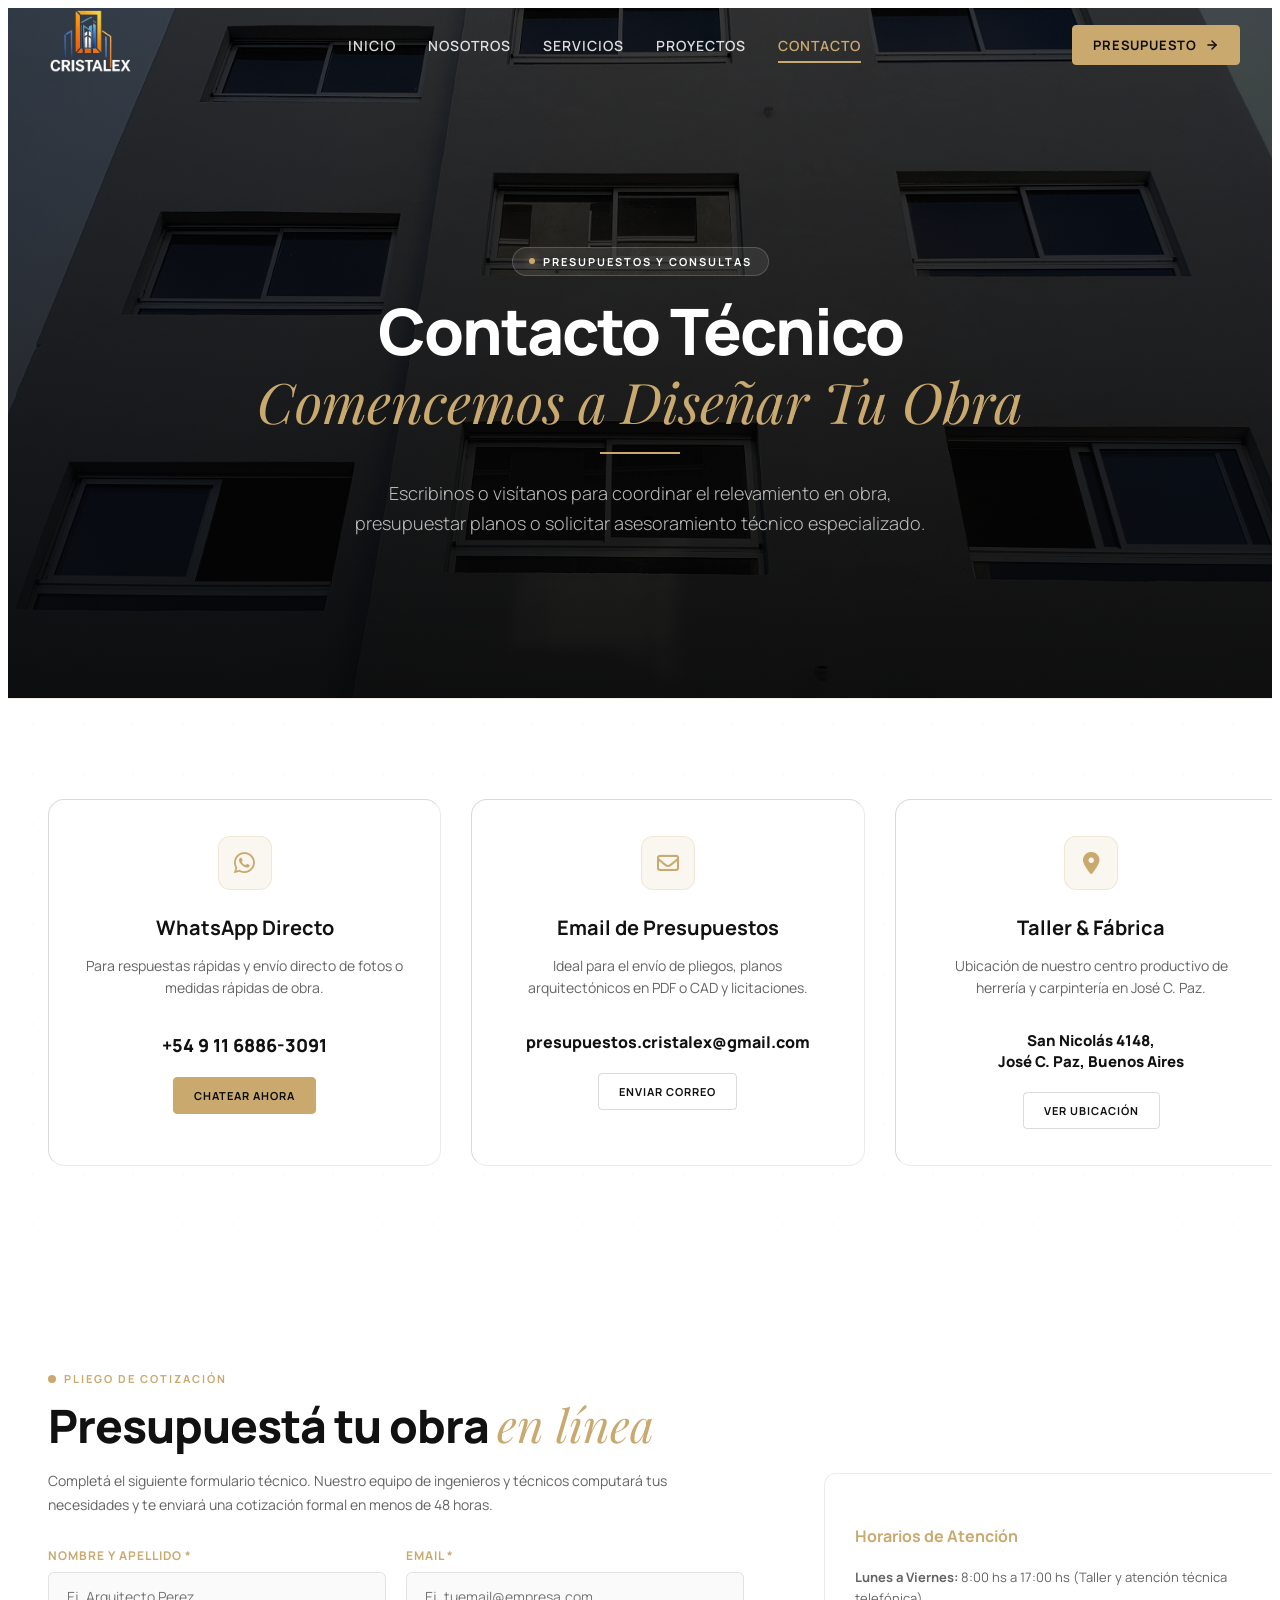
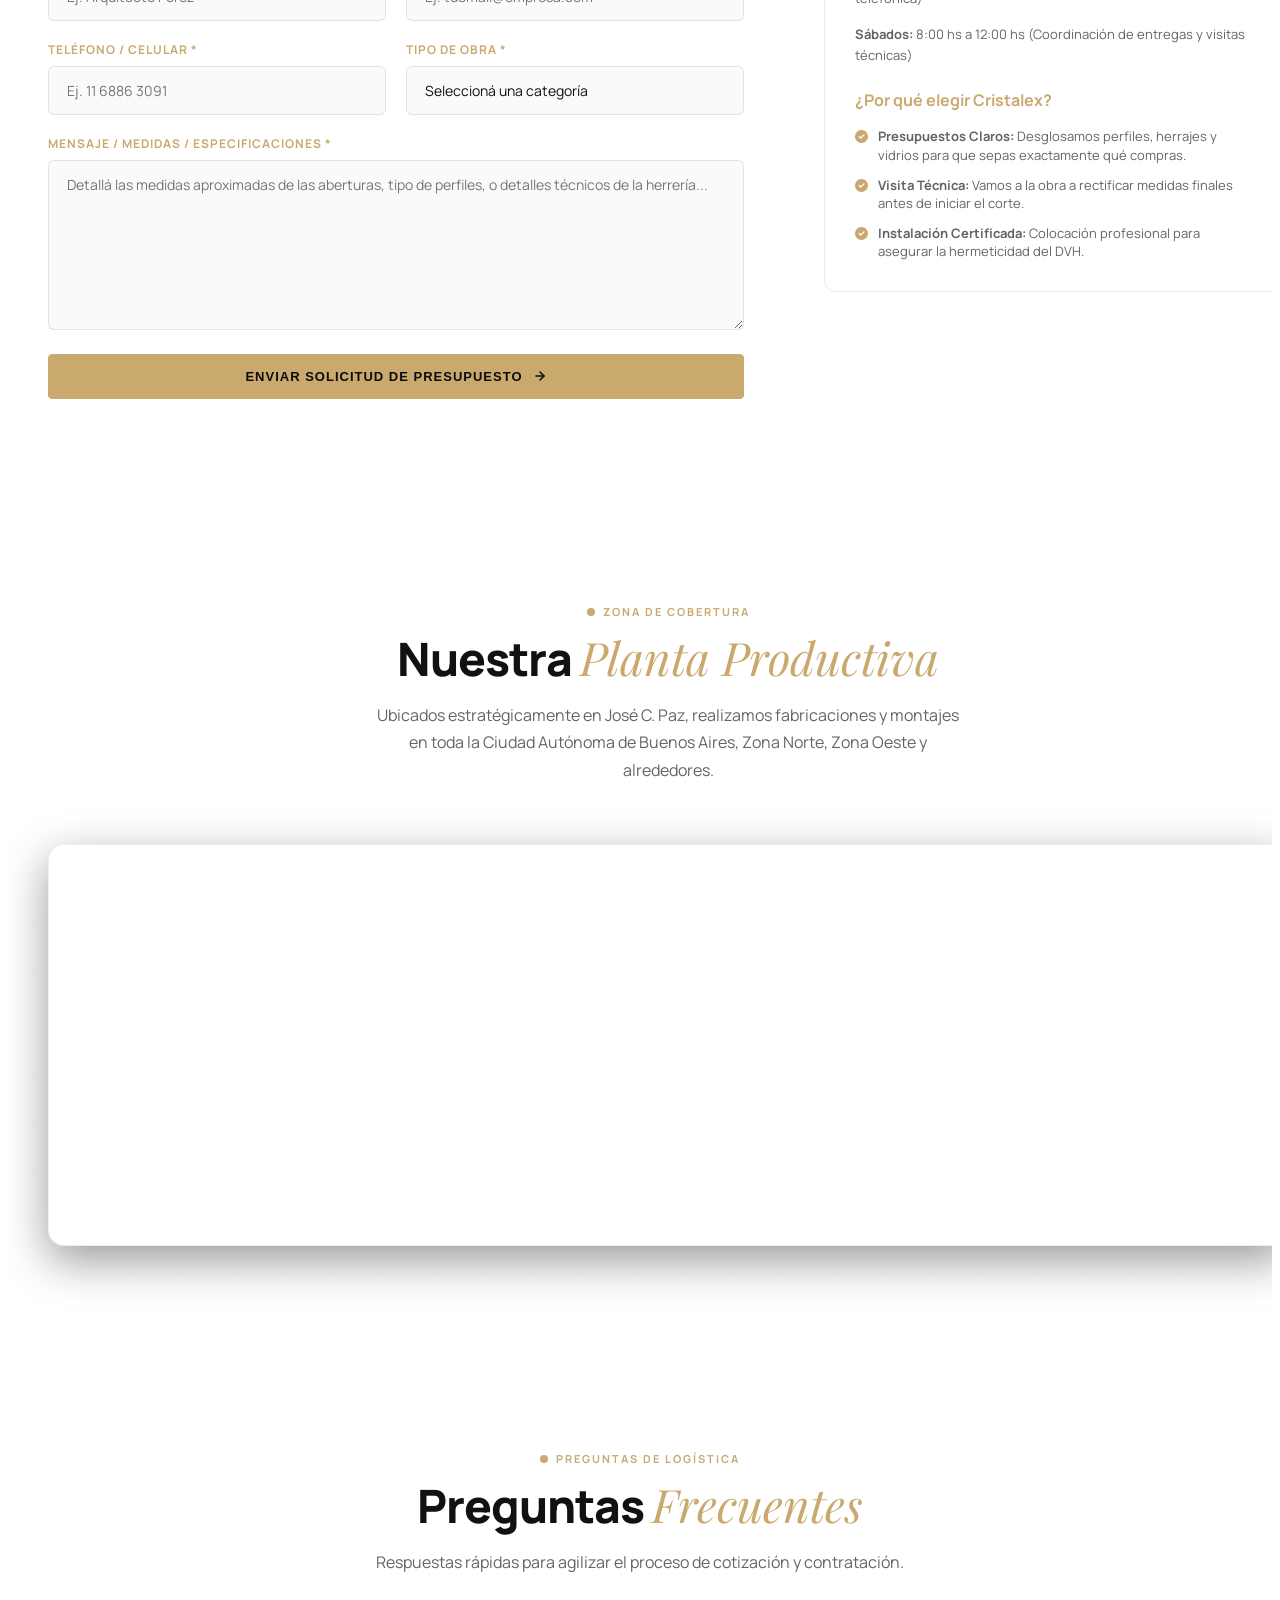
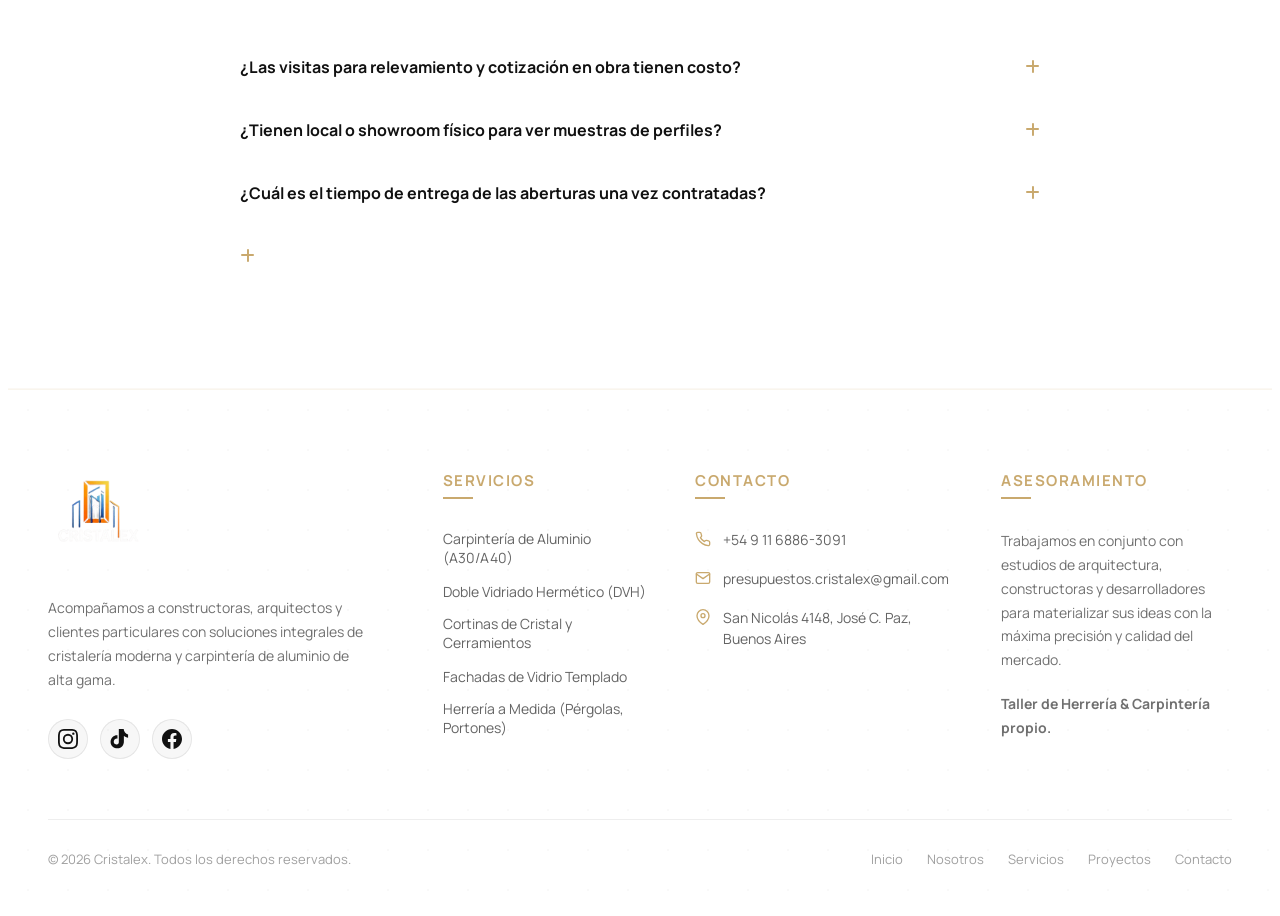
==== contacto.html @ 71ee2548 "feat: implement real project photos, new reviews carrusel, glassmorphic navbar, expanded projects ga" ====
<!DOCTYPE html>
<html lang="es">

<head>
  <meta charset="UTF-8" />
  <meta name="viewport" content="width=device-width, initial-scale=1" />
  <title>Contacto - Cristalex Construcciones Vidriadas</title>
  <meta name="description" content="Contactanos para solicitar presupuestos, asesoramiento técnico o coordinar una visita a obra. San Nicolás 4148, José C. Paz." />
  
  <link rel="stylesheet" id="hello-elementor-css" href="https://templatekit.kitprostudio.com/archryze/wp-content/themes/hello-elementor/assets/css/reset.css?ver=3.4.5" media="all" />
  <link rel="stylesheet" href="https://cdnjs.cloudflare.com/ajax/libs/font-awesome/6.5.1/css/all.min.css" />
  <link rel="stylesheet" href="https://fonts.googleapis.com/css?family=Manrope:300,400,500,600,700,800&display=swap" />
  <link rel="stylesheet" href="https://fonts.googleapis.com/css?family=Playfair+Display:400,400italic,700&display=swap" />
  
  <link rel="stylesheet" href="cristalex-custom.css" />
</head>

<body>
  <div id="page" class="site">

    <!-- HEADER -->
    <header class="cristalex-header">
      <div class="cristalex-header-container">
        <a href="index.html" class="cristalex-header-logo-link">
          <img src="img/logo_cristalex.png" alt="Cristalex" class="cristalex-header-logo-img">
        </a>
        
        <nav class="cristalex-header-nav">
          <a href="index.html" class="cristalex-nav-link">Inicio</a>
          <a href="nosotros.html" class="cristalex-nav-link">Nosotros</a>
          <a href="servicios.html" class="cristalex-nav-link">Servicios</a>
          <a href="proyectos.html" class="cristalex-nav-link">Proyectos</a>
          <a href="contacto.html" class="cristalex-nav-link active">Contacto</a>
        </nav>
        
        <div class="cristalex-header-cta-wrapper">
          <a href="https://wa.me/5491168863091" target="_blank" class="cristalex-header-cta-btn">
            Presupuesto
            <svg width="14" height="14" viewBox="0 0 24 24" fill="none" stroke="currentColor" stroke-width="2.5" stroke-linecap="round" stroke-linejoin="round"><line x1="5" y1="12" x2="19" y2="12"></line><polyline points="12 5 19 12 12 19"></polyline></svg>
          </a>
        </div>

        <div class="cristalex-mobile-toggle" aria-label="Abrir Menú">
          <div class="cristalex-hamburger">
            <span></span>
            <span></span>
            <span></span>
          </div>
        </div>
      </div>

      <div class="cristalex-mobile-drawer">
        <div class="cristalex-mobile-drawer-links">
          <a href="index.html" class="cristalex-mobile-link">Inicio</a>
          <a href="nosotros.html" class="cristalex-mobile-link">Nosotros</a>
          <a href="servicios.html" class="cristalex-mobile-link">Servicios</a>
          <a href="proyectos.html" class="cristalex-mobile-link">Proyectos</a>
          <a href="contacto.html" class="cristalex-mobile-link active">Contacto</a>
          
          <a href="https://wa.me/5491168863091" target="_blank" class="cristalex-mobile-cta">
            Presupuesto
            <svg width="14" height="14" viewBox="0 0 24 24" fill="none" stroke="currentColor" stroke-width="2.5" stroke-linecap="round" stroke-linejoin="round"><line x1="5" y1="12" x2="19" y2="12"></line><polyline points="12 5 19 12 12 19"></polyline></svg>
          </a>
        </div>
      </div>
    </header>

    <!-- SECTION 1: HERO -->
    <section class="subpage-hero">
      <div class="subpage-hero-bg">
        <img src="img/real_faq_building.jpg" alt="Instalaciones vidriadas comerciales">
      </div>
      <div class="subpage-hero-overlay"></div>
      <div class="cristalex-grid-bg"></div>
      <div class="subpage-hero-content">
        <div class="subpage-hero-badge">
          <div class="subpage-hero-badge-dot"></div>
          <span class="subpage-hero-badge-text">Presupuestos y Consultas</span>
        </div>
        <h1 class="subpage-hero-title">Contacto Técnico <span class="subpage-hero-title-accent">Comencemos a Diseñar Tu Obra</span></h1>
        <div class="subpage-hero-divider"></div>
        <p class="subpage-hero-subtitle">Escribinos o visítanos para coordinar el relevamiento en obra, presupuestar planos o solicitar asesoramiento técnico especializado.</p>
      </div>
    </section>

    <!-- SECTION 2: GLASS CONTACT CARDS -->
    <section class="section-wrapper">
      <div class="cristalex-grid-bg"></div>
      <div class="section-container">
        <div class="glass-grid">
          <!-- Card 1: WhatsApp -->
          <div class="glass-card" style="text-align: center; display: flex; flex-direction: column; align-items: center;">
            <div class="card-icon">
              <i class="fa-brands fa-whatsapp" style="font-size: 24px;"></i>
            </div>
            <h3 class="card-title">WhatsApp Directo</h3>
            <p class="card-desc" style="margin-bottom: 15px !important;">Para respuestas rápidas y envío directo de fotos o medidas rápidas de obra.</p>
            <p style="font-size: 18px; font-weight: 800; color: var(--color-white); margin-bottom: 20px;">+54 9 11 6886-3091</p>
            <a href="https://wa.me/5491168863091" target="_blank" class="btn-gold" style="padding: 10px 20px; font-size: 11px;">Chatear Ahora</a>
          </div>

          <!-- Card 2: Correo -->
          <div class="glass-card" style="text-align: center; display: flex; flex-direction: column; align-items: center;">
            <div class="card-icon">
              <i class="fa-regular fa-envelope" style="font-size: 22px;"></i>
            </div>
            <h3 class="card-title">Email de Presupuestos</h3>
            <p class="card-desc" style="margin-bottom: 15px !important;">Ideal para el envío de pliegos, planos arquitectónicos en PDF o CAD y licitaciones.</p>
            <p style="font-size: 16px; font-weight: 800; color: var(--color-white); margin-bottom: 20px;">presupuestos.cristalex@gmail.com</p>
            <a href="mailto:presupuestos.cristalex@gmail.com" class="btn-outline" style="padding: 10px 20px; font-size: 11px;">Enviar Correo</a>
          </div>

          <!-- Card 3: Dirección -->
          <div class="glass-card" style="text-align: center; display: flex; flex-direction: column; align-items: center;">
            <div class="card-icon">
              <i class="fa-solid fa-location-dot" style="font-size: 22px;"></i>
            </div>
            <h3 class="card-title">Taller & Fábrica</h3>
            <p class="card-desc" style="margin-bottom: 15px !important;">Ubicación de nuestro centro productivo de herrería y carpintería en José C. Paz.</p>
            <p style="font-size: 15px; font-weight: 800; color: var(--color-white); margin-bottom: 20px; line-height: 1.4;">San Nicolás 4148,<br>José C. Paz, Buenos Aires</p>
            <a href="https://maps.google.com/?q=San+Nicolas+4148,+Jose+C+Paz,+Buenos+Aires" target="_blank" class="btn-outline" style="padding: 10px 20px; font-size: 11px;">Ver Ubicación</a>
          </div>
        </div>
      </div>
    </section>

    <!-- SECTION 3: PREMIUM CONTACT FORM -->
    <section class="section-wrapper section-wrapper-alt">
      <div class="section-container">
        <div class="split-layout">
          <div class="split-col" style="flex: 1.2;">
            <div class="section-badge">
              <svg viewBox="0 0 8 8"><circle cx="4" cy="4" r="4"/></svg>
              Pliego de Cotización
            </div>
            <h2 class="section-title">Presupuestá tu obra <span>en línea</span></h2>
            <p style="font-size: 14px; color: var(--color-text-muted); line-height: 1.7; margin-bottom: 30px;">
              Completá el siguiente formulario técnico. Nuestro equipo de ingenieros y técnicos computará tus necesidades y te enviará una cotización formal en menos de 48 horas.
            </p>

            <form id="contact-form" onsubmit="handleFormSubmit(event)">
              <div class="contact-form-grid">
                <div class="form-group">
                  <label class="form-label" for="form-name">Nombre y Apellido *</label>
                  <input class="form-control" type="text" id="form-name" required placeholder="Ej. Arquitecto Perez">
                </div>
                <div class="form-group">
                  <label class="form-label" for="form-email">Email *</label>
                  <input class="form-control" type="email" id="form-email" required placeholder="Ej. tuemail@empresa.com">
                </div>
                <div class="form-group">
                  <label class="form-label" for="form-phone">Teléfono / Celular *</label>
                  <input class="form-control" type="tel" id="form-phone" required placeholder="Ej. 11 6886 3091">
                </div>
                <div class="form-group">
                  <label class="form-label" for="form-type">Tipo de Obra *</label>
                  <select class="form-control" id="form-type" required style="appearance: none; background-color: #0c0c0c;">
                    <option value="" disabled selected>Seleccioná una categoría</option>
                    <option value="Aberturas de Aluminio">Aberturas de Aluminio</option>
                    <option value="Doble Vidriado Hermético (DVH)">Doble Vidriado (DVH)</option>
                    <option value="Herrería Estructural">Herrería Estructural (Pérgolas, Portones)</option>
                    <option value="Cerramiento / Cortinas de Cristal">Cerramientos o Cortinas de Cristal</option>
                    <option value="Obra Integral (Aluminio + Vidrio + Herrería)">Proyecto Integral Multirubro</option>
                  </select>
                </div>
                <div class="form-group form-group-full">
                  <label class="form-label" for="form-message">Mensaje / Medidas / Especificaciones *</label>
                  <textarea class="form-control" id="form-message" required placeholder="Detallá las medidas aproximadas de las aberturas, tipo de perfiles, o detalles técnicos de la herrería..."></textarea>
                </div>
              </div>
              <button class="btn-gold" type="submit" style="width: 100%; justify-content: center;">
                Enviar Solicitud de Presupuesto
                <svg width="14" height="14" viewBox="0 0 24 24" fill="none" stroke="currentColor" stroke-width="2.5" stroke-linecap="round" stroke-linejoin="round"><line x1="5" y1="12" x2="19" y2="12"></line><polyline points="12 5 19 12 12 19"></polyline></svg>
              </button>
            </form>
          </div>

          <div class="split-col" style="flex: 0.8; padding-left: 20px;">
            <div style="background: var(--glass-bg); border: 1px solid var(--glass-border); border-radius: 12px; padding: 30px;">
              <h4 style="font-size: 16px; font-weight: 700; color: var(--color-gold); margin-bottom: 20px;">Horarios de Atención</h4>
              <p style="font-size: 13px; color: var(--color-text-muted); line-height: 1.6; margin-bottom: 15px;">
                <strong>Lunes a Viernes:</strong> 8:00 hs a 17:00 hs (Taller y atención técnica telefónica)
              </p>
              <p style="font-size: 13px; color: var(--color-text-muted); line-height: 1.6; margin-bottom: 24px;">
                <strong>Sábados:</strong> 8:00 hs a 12:00 hs (Coordinación de entregas y visitas técnicas)
              </p>

              <h4 style="font-size: 16px; font-weight: 700; color: var(--color-gold); margin-bottom: 16px;">¿Por qué elegir Cristalex?</h4>
              <ul style="list-style: none; padding:0; margin:0; display:flex; flex-direction:column; gap:12px;">
                <li style="display:flex; gap:10px; font-size:13px; color:var(--color-text-muted); line-height:1.4;">
                  <i class="fa-solid fa-circle-check" style="color:var(--color-gold); margin-top:3px;"></i>
                  <span><strong>Presupuestos Claros:</strong> Desglosamos perfiles, herrajes y vidrios para que sepas exactamente qué compras.</span>
                </li>
                <li style="display:flex; gap:10px; font-size:13px; color:var(--color-text-muted); line-height:1.4;">
                  <i class="fa-solid fa-circle-check" style="color:var(--color-gold); margin-top:3px;"></i>
                  <span><strong>Visita Técnica:</strong> Vamos a la obra a rectificar medidas finales antes de iniciar el corte.</span>
                </li>
                <li style="display:flex; gap:10px; font-size:13px; color:var(--color-text-muted); line-height:1.4;">
                  <i class="fa-solid fa-circle-check" style="color:var(--color-gold); margin-top:3px;"></i>
                  <span><strong>Instalación Certificada:</strong> Colocación profesional para asegurar la hermeticidad del DVH.</span>
                </li>
              </ul>
            </div>
          </div>
        </div>
      </div>
    </section>

    <!-- SECTION 4: INTEGRATED MAP -->
    <section class="section-wrapper">
      <div class="cristalex-grid-bg"></div>
      <div class="section-container">
        <div class="section-header" style="text-align: center;">
          <div class="section-badge">
            <svg viewBox="0 0 8 8"><circle cx="4" cy="4" r="4"/></svg>
            Zona de Cobertura
          </div>
          <h2 class="section-title">Nuestra <span>Planta Productiva</span></h2>
          <p class="section-desc" style="margin: 0 auto !important;">Ubicados estratégicamente en José C. Paz, realizamos fabricaciones y montajes en toda la Ciudad Autónoma de Buenos Aires, Zona Norte, Zona Oeste y alrededores.</p>
        </div>

        <div class="map-frame-container">
          <iframe 
            src="https://www.google.com/maps/embed?pb=!1m18!1m12!1m3!1d3288.7513511746206!2d-58.77708062426503!3d-34.48386347300057!2m3!1f0!2f0!3f0!3m2!1i1024!2i768!4f13.1!3m3!1m2!1s0x95bc042617f69db3%3A0xc3cb7768e1467bd9!2sSan%20Nicol%C3%A1s%204148%2C%20B1665%20Jos%C3%A9%20C.%20Paz%2C%20Provincia%20de%20Buenos%20Aires!5e0!3m2!1ses-419!2sar!4v1718843912345!5m2!1ses-419!2sar" 
            allowfullscreen="" 
            loading="lazy" 
            referrerpolicy="no-referrer-when-downgrade">
          </iframe>
        </div>
      </div>
    </section>

    <!-- SECTION 5: LOGISTICAL FAQ -->
    <section class="section-wrapper section-wrapper-alt" style="border-bottom: 1px solid rgba(201, 169, 110, 0.08);">
      <div class="section-container" style="max-width: 800px;">
        <div class="section-header" style="text-align: center;">
          <div class="section-badge">
            <svg viewBox="0 0 8 8"><circle cx="4" cy="4" r="4"/></svg>
            Preguntas de Logística
          </div>
          <h2 class="section-title">Preguntas <span>Frecuentes</span></h2>
          <p class="section-desc" style="margin: 0 auto !important;">Respuestas rápidas para agilizar el proceso de cotización y contratación.</p>
        </div>

        <style>
          .contact-faq-item {
            border-bottom: 1px solid rgba(255,255,255,0.06);
            padding: 20px 0;
            cursor: pointer;
          }
          .contact-faq-question {
            display: flex;
            justify-content: space-between;
            align-items: center;
            font-size: 16px;
            font-weight: 700;
            color: var(--color-white);
            transition: color 0.3s ease;
          }
          .contact-faq-item:hover .contact-faq-question {
            color: var(--color-gold);
          }
          .contact-faq-answer {
            max-height: 0;
            overflow: hidden;
            transition: max-height 0.4s cubic-bezier(0.25, 0.8, 0.25, 1), margin-top 0.4s ease;
            font-size: 14px;
            color: var(--color-text-muted);
            line-height: 1.6;
          }
          .contact-faq-item.active .contact-faq-answer {
            max-height: 200px;
            margin-top: 14px;
          }
          .contact-faq-icon {
            transition: transform 0.4s ease;
            color: var(--color-gold);
          }
          .contact-faq-item.active .contact-faq-icon {
            transform: rotate(45deg);
          }
        </style>

        <div class="contact-faq-list">
          <!-- Q1 -->
          <div class="contact-faq-item">
            <div class="contact-faq-question">
              ¿Las visitas para relevamiento y cotización en obra tienen costo?
              <div class="contact-faq-icon"><i class="fa-solid fa-plus"></i></div>
            </div>
            <div class="contact-faq-answer">
              No, las visitas para rectificación de medidas finales una vez pre-aprobado el presupuesto preliminar no tienen costo dentro de nuestra zona de cobertura en Buenos Aires. Si se trata de un diseño técnico inicial sin presupuesto previo, coordinamos una tarifa mínima de viático técnico que luego se bonifica al contratar la obra.
            </div>
          </div>
          <!-- Q2 -->
          <div class="contact-faq-item">
            <div class="contact-faq-question">
              ¿Tienen local o showroom físico para ver muestras de perfiles?
              <div class="contact-faq-icon"><i class="fa-solid fa-plus"></i></div>
            </div>
            <div class="contact-faq-answer">
              Contamos con nuestra planta productiva y taller de herrería en José C. Paz. Allí recibimos a arquitectos y clientes bajo cita previa para mostrar muestras físicas de perfiles de aluminio Aluar (Módena, A30, A40), catálogos de acabados y los diferentes espesores de Doble Vidriado Hermético (DVH).
            </div>
          </div>
          <!-- Q3 -->
          <div class="contact-faq-item">
            <div class="contact-faq-question">
              ¿Cuál es el tiempo de entrega de las aberturas una vez contratadas?
              <div class="contact-faq-icon"><i class="fa-solid fa-plus"></i></div>
            </div>
            <div class="contact-faq-answer">
              El tiempo promedio de entrega para aberturas de aluminio estándar y DVH oscila entre 20 y 35 días hábiles, contados desde la confirmación del anticipo y la rectificación de medidas en obra. Proyectos especiales de herrería pesada o fachadas integrales comerciales se programan de manera particular según el pliego de la obra.
            </div>
          </div>
          <!-- Q4 -->
          <div class="contact-faq-item">
            <div class="contact-faq-icon"><i class="fa-solid fa-plus"></i></div>
            <div class="contact-faq-answer">
              Sí, realizamos fabricaciones especiales para obras en todo el país. El cliente puede retirar los productos embalados de fábrica o coordinar el despacho por medio de un expreso de su confianza. Para instalaciones a gran escala en el interior, coordinamos el traslado de nuestro equipo técnico de instaladores homologados.
            </div>
          </div>
        </div>
      </div>
    </section>

    <!-- SUCCESS MODAL (Wow Factor) -->
    <div id="success-modal" style="position: fixed; inset: 0; background: rgba(5,5,5,0.85); backdrop-filter: blur(12px); -webkit-backdrop-filter: blur(12px); z-index: 10000000; display: none; align-items: center; justify-content: center; opacity: 0; transition: opacity 0.4s ease;">
      <div style="background: #121212; border: 1px solid var(--color-gold); border-radius: 16px; padding: 40px; text-align: center; max-width: 480px; width: 90%; box-shadow: 0 20px 50px rgba(201, 169, 110, 0.15); transform: scale(0.9); transition: transform 0.4s cubic-bezier(0.25, 0.8, 0.25, 1);">
        <div style="width: 60px; height: 60px; border-radius: 50%; background: rgba(201, 169, 110, 0.1); border: 2px solid var(--color-gold); display: flex; align-items: center; justify-content: center; color: var(--color-gold); font-size: 24px; margin: 0 auto 24px;">
          <i class="fa-solid fa-check"></i>
        </div>
        <h3 style="font-size: 22px; font-weight: 700; color: var(--color-white); margin-bottom: 12px;">¡Solicitud Recibida!</h3>
        <p style="font-size: 14px; color: var(--color-text-muted); line-height: 1.6; margin-bottom: 24px;">Gracias por escribirnos. Tu solicitud de presupuesto técnico ya fue cargada en nuestro sistema. Un asesor de Cristalex te responderá a la brevedad.</p>
        <div style="display: flex; gap: 12px; justify-content: center;">
          <button class="btn-gold" onclick="closeSuccessModal()" style="padding: 10px 24px; font-size: 12px;">Entendido</button>
          <a id="modal-wa-btn" href="#" target="_blank" class="btn-outline" style="padding: 10px 24px; font-size: 12px; display: inline-flex; align-items: center; gap: 6px;">
            <i class="fa-brands fa-whatsapp"></i> Enviar por WA
          </a>
        </div>
      </div>
    </div>

    <!-- FOOTER -->
    <footer id="contacto" class="cristalex-footer" role="contentinfo">
      <div class="cristalex-footer-container">
        <div class="cristalex-footer-grid">
          <!-- Column 1: Profile -->
          <div class="cristalex-footer-col">
            <div class="cristalex-footer-logo-area">
              <img src="img/logo_cristalex.png" alt="Cristalex" class="cristalex-footer-logo-img">
            </div>
            <p class="cristalex-footer-desc">Acompañamos a constructoras, arquitectos y clientes particulares con soluciones integrales de cristalería moderna y carpintería de aluminio de alta gama.</p>
            <div class="cristalex-footer-socials">
              <a href="https://www.instagram.com/cristalex.ok/" target="_blank" class="cristalex-footer-social-btn" aria-label="Instagram">
                <svg viewBox="0 0 24 24" fill="currentColor"><path d="M12 2.163c3.204 0 3.584.012 4.85.07 3.252.148 4.771 1.691 4.919 4.919.058 1.265.069 1.645.069 4.849 0 3.205-.012 3.584-.069 4.849-.149 3.225-1.664 4.771-4.919 4.919-1.266.058-1.644.07-4.85.07-3.204 0-3.584-.012-4.849-.07-3.26-.149-4.771-1.699-4.919-4.92-.058-1.265-.07-1.644-.07-4.849 0-3.204.013-3.583.07-4.849.149-3.227 1.664-4.771 4.919-4.919 1.266-.057 1.645-.069 4.849-.069zM12 0C8.741 0 8.333.014 7.053.072 2.695.272.273 2.69.073 7.051.014 8.333 0 8.741 0 12c0 3.259.014 3.668.072 4.948.2 4.358 2.618 6.78 6.98 6.98 1.281.058 1.689.072 4.948.072 3.259 0 3.668-.014 4.948-.072 4.354-.2 6.782-2.618 6.979-6.98.059-1.28.073-1.689.073-4.948 0-3.259-.014-3.667-.072-4.947-.196-4.354-2.617-6.78-6.979-6.98C15.668.014 15.259 0 12 0zm0 5.838a6.162 6.162 0 1 0 0 12.324 6.162 6.162 0 0 0 0-12.324zM12 16a4 4 0 1 1 0-8 4 4 0 0 1 0 8zm6.406-11.845a1.44 1.44 0 1 0 0 2.881 1.44 1.44 0 0 0 0-2.881z"/></svg>
              </a>
              <a href="https://www.tiktok.com/@cristalex.aberturas" target="_blank" class="cristalex-footer-social-btn" aria-label="TikTok">
                <svg viewBox="0 0 24 24" fill="currentColor"><path d="M12.525.02c1.31-.02 2.61-.01 3.91-.02.08 1.53.63 3.02 1.59 4.23.94 1.15 2.25 1.95 3.68 2.29v3.9c-1.74-.08-3.41-.75-4.75-1.89-.11-.09-.2-.18-.3-.28v6.79c.04 1.9-.55 3.79-1.68 5.25-1.42 1.83-3.65 2.92-5.97 2.95-2.07.03-4.13-.67-5.7-2.03-1.73-1.49-2.69-3.71-2.62-5.99.03-2.14.93-4.19 2.51-5.63 1.56-1.42 3.65-2.13 5.75-1.95v3.91c-1.1-.19-2.26.12-3.11.86-.88.77-1.35 1.93-1.28 3.1.05 1.05.62 2.01 1.51 2.57.9.57 2.02.63 2.97.16.92-.45 1.52-1.39 1.55-2.42V.02z"/></svg>
              </a>
              <a href="https://www.facebook.com/construccionesvidriadas?locale=es_LA" target="_blank" class="cristalex-footer-social-btn" aria-label="Facebook">
                <svg viewBox="0 0 24 24" fill="currentColor"><path d="M24 12.073c0-6.627-5.373-12-12-12s-12 5.373-12 12c0 5.99 4.388 10.954 10.125 11.854v-8.385H7.078v-3.47h3.047V9.43c0-3.007 1.792-4.669 4.533-4.669 1.312 0 2.686.235 2.686.235v2.953H15.83c-1.491 0-1.956.925-1.956 1.874v2.25h3.328l-.532 3.47h-2.796v8.385C19.612 23.027 24 18.062 24 12.073z"/></svg>
              </a>
            </div>
          </div>

          <!-- Column 2: Services -->
          <div class="cristalex-footer-col">
            <div class="cristalex-footer-col-title">Servicios</div>
            <ul class="cristalex-footer-links">
              <li><a href="servicios.html" class="cristalex-footer-link">Carpintería de Aluminio (A30/A40)</a></li>
              <li><a href="servicios.html" class="cristalex-footer-link">Doble Vidriado Hermético (DVH)</a></li>
              <li><a href="servicios.html" class="cristalex-footer-link">Cortinas de Cristal y Cerramientos</a></li>
              <li><a href="servicios.html" class="cristalex-footer-link">Fachadas de Vidrio Templado</a></li>
              <li><a href="servicios.html" class="cristalex-footer-link">Herrería a Medida (Pérgolas, Portones)</a></li>
            </ul>
          </div>

          <!-- Column 3: Contact Info -->
          <div class="cristalex-footer-col">
            <div class="cristalex-footer-col-title">Contacto</div>
            <div class="cristalex-footer-info">
              <div class="cristalex-footer-info-item">
                <span class="cristalex-footer-info-icon">
                  <svg viewBox="0 0 24 24" fill="none" stroke="currentColor" stroke-width="2" stroke-linecap="round" stroke-linejoin="round"><path d="M22 16.92v3a2 2 0 0 1-2.18 2 19.79 19.79 0 0 1-8.63-3.07 19.5 19.5 0 0 1-6-6 19.79 19.79 0 0 1-3.07-8.67A2 2 0 0 1 4.11 2h3a2 2 0 0 1 2 1.72 12.84 12.84 0 0 0 .7 2.81 2 2 0 0 1-.45 2.11L8.09 9.91a16 16 0 0 0 6 6l1.27-1.27a2 2 0 0 1 2.11-.45 12.84 12.84 0 0 0 2.81.7A2 2 0 0 1 22 16.92z"></path></svg>
                </span>
                <p class="cristalex-footer-info-text">
                  <a href="https://wa.me/5491168863091" target="_blank">+54 9 11 6886-3091</a>
                </p>
              </div>
              <div class="cristalex-footer-info-item">
                <span class="cristalex-footer-info-icon">
                  <svg viewBox="0 0 24 24" fill="none" stroke="currentColor" stroke-width="2" stroke-linecap="round" stroke-linejoin="round"><path d="M4 4h16c1.1 0 2 .9 2 2v12c0 1.1-.9 2-2 2H4c-1.1 0-2-.9-2-2V6c0-1.1.9-2 2-2z"></path><polyline points="22,6 12,13 2,6"></polyline></svg>
                </span>
                <p class="cristalex-footer-info-text">
                  <a href="mailto:presupuestos.cristalex@gmail.com">presupuestos.cristalex@gmail.com</a>
                </p>
              </div>
              <div class="cristalex-footer-info-item">
                <span class="cristalex-footer-info-icon">
                  <svg viewBox="0 0 24 24" fill="none" stroke="currentColor" stroke-width="2" stroke-linecap="round" stroke-linejoin="round"><path d="M21 10c0 7-9 13-9 13s-9-6-9-13a9 9 0 0 1 18 0z"></path><circle cx="12" cy="10" r="3"></circle></svg>
                </span>
                <p class="cristalex-footer-info-text">
                  <a href="https://maps.google.com/?q=San+Nicolas+4148,+Jose+C+Paz,+Buenos+Aires" target="_blank">San Nicolás 4148, José C. Paz, Buenos Aires</a>
                </p>
              </div>
            </div>
          </div>

          <!-- Column 4: Architectural Info -->
          <div class="cristalex-footer-col">
            <div class="cristalex-footer-col-title">Asesoramiento</div>
            <p class="cristalex-footer-desc" style="max-width:100%">Trabajamos en conjunto con estudios de arquitectura, constructoras y desarrolladores para materializar sus ideas con la máxima precisión y calidad del mercado.</p>
            <p class="cristalex-footer-desc" style="max-width:100%; font-weight:700; color:var(--color-gold);">Taller de Herrería & Carpintería propio.</p>
          </div>
        </div>

        <!-- Bottom Bar -->
        <div class="cristalex-footer-bottom">
          <p class="cristalex-footer-copy">© 2026 Cristalex. Todos los derechos reservados.</p>
          <div class="cristalex-footer-bottom-links">
            <a href="index.html" class="cristalex-footer-bottom-link">Inicio</a>
            <a href="nosotros.html" class="cristalex-footer-bottom-link">Nosotros</a>
            <a href="servicios.html" class="cristalex-footer-bottom-link">Servicios</a>
            <a href="proyectos.html" class="cristalex-footer-bottom-link">Proyectos</a>
            <a href="contacto.html" class="cristalex-footer-bottom-link">Contacto</a>
          </div>
        </div>
      </div>
    </footer>
  </div>

  <script>
    document.addEventListener('DOMContentLoaded', () => {
      // Header
      const header = document.querySelector('.cristalex-header');
      const mobileToggle = document.querySelector('.cristalex-mobile-toggle');

      const handleScroll = () => {
        if (window.scrollY > 30) {
          header.classList.add('cristalex-scrolled');
        } else {
          header.classList.remove('cristalex-scrolled');
        }
      };
      window.addEventListener('scroll', handleScroll);
      handleScroll();

      mobileToggle.addEventListener('click', () => {
        header.classList.toggle('cristalex-mobile-active');
        if (header.classList.contains('cristalex-mobile-active')) {
          document.body.style.overflow = 'hidden';
        } else {
          document.body.style.overflow = '';
        }
      });

      // FAQ Accordion
      const faqItems = document.querySelectorAll('.contact-faq-item');
      faqItems.forEach(item => {
        const q = item.querySelector('.contact-faq-question');
        q.addEventListener('click', () => {
          const isActive = item.classList.contains('active');
          faqItems.forEach(i => i.classList.remove('active'));
          if (!isActive) {
            item.classList.add('active');
          }
        });
      });
    });

    // Form Lead Handlers
    function handleFormSubmit(e) {
      e.preventDefault();
      
      const name = document.getElementById('form-name').value;
      const email = document.getElementById('form-email').value;
      const phoneVal = document.getElementById('form-phone').value;
      const type = document.getElementById('form-type').value;
      const msg = document.getElementById('form-message').value;

      // Construct WA link for backup/alternative send
      const waPhone = "5491168863091";
      const messageText = `Hola Cristalex, acabo de enviar mi pliego desde la web:\n\n- Nombre: ${name}\n- Email: ${email}\n- Teléfono: ${phoneVal}\n- Rubro: ${type}\n- Mensaje: ${msg}`;
      const encodedText = encodeURIComponent(messageText);
      
      const modalWaBtn = document.getElementById('modal-wa-btn');
      modalWaBtn.setAttribute('href', `https://wa.me/${waPhone}?text=${encodedText}`);

      // Open custom success modal
      const modal = document.getElementById('success-modal');
      modal.style.display = 'flex';
      setTimeout(() => {
        modal.style.opacity = '1';
        modal.querySelector('div').style.transform = 'scale(1)';
      }, 50);

      // Reset form
      document.getElementById('contact-form').reset();
    }

    function closeSuccessModal() {
      const modal = document.getElementById('success-modal');
      modal.style.opacity = '0';
      modal.querySelector('div').style.transform = 'scale(0.9)';
      setTimeout(() => {
        modal.style.display = 'none';
      }, 400);
    }
  </script>
</body>

</html>
---- cristalex-custom.css ----
/* ==========================================================================
   CRISTALEX GLOBAL & COMMON CSS
   Theme: Elegant Dark, Architecture Blueprint Details, Gold Accents
   Colors: BG Dark (#0c0c0c, #0d0d0d), Gold (#c9a96e), White (var(--color-white))
   Fonts: Manrope (Sans), Playfair Display (Serif)
   ========================================================================== */

/* Variables and Root */
:root {
  --color-bg-main: #ffffff;
  --color-bg-darker: #f5f5f5;
  --color-bg-lighter: #ffffff;
  --color-gold: #c9a96e;
  --color-gold-hover: #b5955b;
  --color-white: #111111; /* Main text color */
  --color-text-muted: rgba(17, 17, 17, 0.65);
  --color-text-dimmed: rgba(17, 17, 17, 0.4);
  --font-sans: 'Manrope', sans-serif;
  --font-serif: 'Playfair Display', serif;
  --border-glow: rgba(201, 169, 110, 0.12);
  --glass-bg: rgba(255, 255, 255, 0.7);
  --glass-border: rgba(0, 0, 0, 0.08);
  --glass-border-light: rgba(0, 0, 0, 0.15);
  --transition-smooth: all 0.4s cubic-bezier(0.25, 0.8, 0.25, 1);
}

/* Base resets & layout helpers */
body {
  background-color: var(--color-bg-main) !important;
  color: var(--color-white) !important;
  font-family: var(--font-sans) !important;
}

.style-color span {
  color: var(--color-gold) !important;
}

/* Architectural Lines Overlay (Blueprint Effect) */
.cristalex-grid-bg {
  position: absolute;
  inset: 0;
  z-index: 1;
  background-image: radial-gradient(rgba(17, 17, 17, 0.04) 1px, transparent 1px);
  background-size: 50px 50px;
  pointer-events: none;
  opacity: 0.6;
}

.cristalex-blueprint-container {
  position: absolute;
  inset: 0;
  pointer-events: none;
  z-index: 1;
}

.cristalex-corner-mark {
  position: absolute;
  width: 14px;
  height: 14px;
  border: 1px solid rgba(17, 17, 17, 0.12);
}
.cristalex-corner-tl { top: 20px; left: 20px; border-right: none; border-bottom: none; }
.cristalex-corner-tr { top: 20px; right: 20px; border-left: none; border-bottom: none; }
.cristalex-corner-bl { bottom: 20px; left: 20px; border-right: none; border-top: none; }
.cristalex-corner-br { bottom: 20px; right: 20px; border-left: none; border-top: none; }

/* Custom Scrollbar */
::-webkit-scrollbar {
  width: 10px;
}
::-webkit-scrollbar-track {
  background: var(--color-bg-darker);
}
::-webkit-scrollbar-thumb {
  background: #222;
  border: 2px solid var(--color-bg-darker);
  border-radius: 5px;
}
::-webkit-scrollbar-thumb:hover {
  background: var(--color-gold);
}

/* ==========================================================================
   HEADER STYLE
   ========================================================================== */
.cristalex-header {
  position: fixed !important;
  top: 0 !important;
  left: 0 !important;
  width: 100% !important;
  height: 90px !important;
  display: flex !important;
  align-items: center !important;
  z-index: 999999 !important;
  transition: var(--transition-smooth) !important;
  background-color: transparent !important;
  border-bottom: 1px solid transparent !important;
}

.cristalex-header.cristalex-scrolled {
  height: 75px !important;
  background-color: rgba(255, 255, 255, 0.95) !important;
  backdrop-filter: blur(16px) !important;
  -webkit-backdrop-filter: blur(16px) !important;
  border-bottom: 1px solid rgba(201, 169, 110, 0.15) !important;
  box-shadow: 0 4px 20px rgba(0, 0, 0, 0.1) !important;
}

/* When scrolled on white bg, links switch to dark */
.cristalex-header.cristalex-scrolled .cristalex-nav-link {
  color: rgba(17, 17, 17, 0.8) !important;
}

.cristalex-header.cristalex-scrolled .cristalex-nav-link:hover,
.cristalex-header.cristalex-scrolled .cristalex-nav-link.active {
  color: var(--color-gold) !important;
}


.cristalex-header-container {
  width: 100% !important;
  max-width: 1240px !important;
  margin: 0 auto !important;
  padding: 0 40px !important;
  display: flex !important;
  align-items: center !important;
  justify-content: space-between !important;
  height: 100% !important;
}

.cristalex-header-logo-link {
  display: flex !important;
  align-items: center !important;
  height: 100% !important;
  text-decoration: none !important;
  overflow: visible !important;
}

.cristalex-header-logo-img {
  max-height: 96px !important;
  width: auto !important;
  transition: var(--transition-smooth) !important;
  flex-shrink: 0 !important;
  margin-top: 6px !important;
}

.cristalex-header.cristalex-scrolled .cristalex-header-logo-img {
  max-height: 76px !important;
  margin-top: 3px !important;
}

.cristalex-header-nav {
  display: flex !important;
  align-items: center !important;
  gap: 32px !important;
}

.cristalex-nav-link {
  font-family: var(--font-sans) !important;
  font-size: 14px !important;
  font-weight: 600 !important;
  color: rgba(255, 255, 255, 0.85) !important;
  text-decoration: none !important;
  text-transform: uppercase !important;
  letter-spacing: 1px !important;
  position: relative !important;
  padding: 8px 0 !important;
  transition: color 0.3s ease !important;
}

.cristalex-nav-link:hover,
.cristalex-nav-link.active {
  color: var(--color-gold) !important;
}

.cristalex-nav-link::after {
  content: '' !important;
  position: absolute !important;
  bottom: 0 !important;
  left: 0 !important;
  width: 0 !important;
  height: 2px !important;
  background-color: var(--color-gold) !important;
  transition: width 0.3s ease !important;
}

.cristalex-nav-link:hover::after,
.cristalex-nav-link.active::after {
  width: 100% !important;
}

.cristalex-header-cta-wrapper {
  display: block !important;
}

.cristalex-header-cta-btn {
  font-family: var(--font-sans) !important;
  display: inline-flex !important;
  align-items: center !important;
  gap: 8px !important;
  background-color: var(--color-gold) !important;
  color: #0c0c0c !important;
  padding: 10px 20px !important;
  border-radius: 4px !important;
  font-size: 13px !important;
  font-weight: 700 !important;
  text-transform: uppercase !important;
  letter-spacing: 0.8px !important;
  text-decoration: none !important;
  transition: var(--transition-smooth) !important;
  border: 1px solid var(--color-gold) !important;
}

.cristalex-header-cta-btn:hover {
  background-color: transparent !important;
  color: var(--color-gold) !important;
  box-shadow: 0 0 15px rgba(201, 169, 110, 0.3) !important;
}

.cristalex-mobile-toggle {
  display: none !important;
  cursor: pointer !important;
  padding: 10px !important;
  z-index: 1000000 !important;
}

.cristalex-hamburger {
  width: 24px !important;
  height: 18px !important;
  display: flex !important;
  flex-direction: column !important;
  justify-content: space-between !important;
  position: relative !important;
}

.cristalex-hamburger span {
  display: block !important;
  width: 100% !important;
  height: 2px !important;
  background-color: var(--color-white) !important;
  transition: var(--transition-smooth) !important;
}

.cristalex-mobile-drawer {
  position: fixed !important;
  top: 0 !important;
  left: 0 !important;
  width: 100% !important;
  height: 100vh !important;
  background-color: rgba(255, 255, 255, 0.98) !important;
  backdrop-filter: blur(20px) !important;
  -webkit-backdrop-filter: blur(20px) !important;
  z-index: 999998 !important;
  display: flex !important;
  align-items: center !important;
  justify-content: center !important;
  transition: transform 0.4s cubic-bezier(0.25, 0.8, 0.25, 1) !important;
  transform: translateY(-100%) !important;
}

.cristalex-header.cristalex-mobile-active .cristalex-mobile-drawer {
  transform: translateY(0) !important;
}

.cristalex-header.cristalex-mobile-active .cristalex-hamburger span:nth-child(1) {
  transform: translateY(8px) rotate(45deg) !important;
}

.cristalex-header.cristalex-mobile-active .cristalex-hamburger span:nth-child(2) {
  opacity: 0 !important;
}

.cristalex-header.cristalex-mobile-active .cristalex-hamburger span:nth-child(3) {
  transform: translateY(-8px) rotate(-45deg) !important;
}

.cristalex-mobile-drawer-links {
  display: flex !important;
  flex-direction: column !important;
  align-items: center !important;
  gap: 28px !important;
  width: 100% !important;
}

.cristalex-mobile-link {
  font-family: var(--font-sans) !important;
  font-size: 20px !important;
  font-weight: 700 !important;
  color: var(--color-white) !important;
  text-decoration: none !important;
  text-transform: uppercase !important;
  letter-spacing: 2px !important;
  transition: color 0.3s ease !important;
}

.cristalex-mobile-link:hover,
.cristalex-mobile-link.active {
  color: var(--color-gold) !important;
}

.cristalex-mobile-cta {
  font-family: var(--font-sans) !important;
  display: inline-flex !important;
  align-items: center !important;
  gap: 8px !important;
  background-color: var(--color-gold) !important;
  color: #0c0c0c !important;
  padding: 14px 28px !important;
  border-radius: 4px !important;
  font-size: 15px !important;
  font-weight: 700 !important;
  text-transform: uppercase !important;
  letter-spacing: 1px !important;
  text-decoration: none !important;
  margin-top: 15px !important;
  border: 1px solid var(--color-gold) !important;
}

@media (max-width: 991px) {
  .cristalex-header {
    height: 75px !important;
  }
  .cristalex-header-container {
    padding: 0 24px !important;
  }
  .cristalex-header-nav,
  .cristalex-header-cta-wrapper {
    display: none !important;
  }
  .cristalex-mobile-toggle {
    display: block !important;
  }
}

/* ==========================================================================
   FOOTER STYLE
   ========================================================================== */
.cristalex-footer {
  background-color: var(--color-bg-main) !important;
  color: var(--color-white) !important;
  padding: 80px 0 40px !important;
  font-family: var(--font-sans) !important;
  position: relative;
  overflow: hidden;
  border-top: 1px solid rgba(201, 169, 110, 0.12) !important;
}

.cristalex-footer::before {
  content: '';
  position: absolute;
  inset: 0;
  background-image: radial-gradient(rgba(17, 17, 17, 0.03) 1px, transparent 1px);
  background-size: 40px 40px;
  pointer-events: none;
  opacity: 0.8;
  z-index: 1;
}

.cristalex-footer-container {
  max-width: 1240px;
  margin: 0 auto;
  padding: 0 40px;
  position: relative;
  z-index: 2;
}

.cristalex-footer-grid {
  display: grid;
  grid-template-columns: 2fr 1.2fr 1.5fr 1.3fr;
  gap: 40px;
  padding-bottom: 60px;
  border-bottom: 1px solid rgba(17, 17, 17, 0.07) !important;
}

.cristalex-footer-col {
  display: flex;
  flex-direction: column;
  gap: 20px;
}

.cristalex-footer-logo-img {
  max-height: 96px !important;
  width: auto !important;
  margin-bottom: 10px !important;
  display: block !important;
}

.cristalex-footer-desc {
  font-size: 14px !important;
  line-height: 1.7 !important;
  color: rgba(17, 17, 17, 0.6) !important;
  margin: 0 !important;
  max-width: 320px;
}

.cristalex-footer-socials {
  display: flex;
  gap: 12px;
  margin-top: 8px;
}

.cristalex-footer-social-btn {
  width: 38px;
  height: 38px;
  border-radius: 50%;
  background: rgba(17, 17, 17, 0.03);
  border: 1px solid rgba(17, 17, 17, 0.08);
  display: flex;
  align-items: center;
  justify-content: center;
  color: var(--color-white) !important;
  transition: var(--transition-smooth);
  text-decoration: none !important;
}

.cristalex-footer-social-btn:hover {
  background: var(--color-gold) !important;
  border-color: var(--color-gold) !important;
  color: #0c0c0c !important;
  transform: translateY(-3px);
  box-shadow: 0 6px 20px rgba(201, 169, 110, 0.35);
}

.cristalex-footer-social-btn svg {
  width: 20px;
  height: 20px;
  fill: currentColor;
}

.cristalex-footer-col-title {
  font-family: var(--font-sans) !important;
  font-size: 15px !important;
  font-weight: 700 !important;
  letter-spacing: 1.5px !important;
  text-transform: uppercase !important;
  color: var(--color-gold) !important;
  margin: 0 0 10px 0 !important;
  position: relative;
  padding-bottom: 8px;
}

.cristalex-footer-col-title::after {
  content: '';
  position: absolute;
  left: 0;
  bottom: 0;
  width: 30px;
  height: 2px;
  background: var(--color-gold);
}

.cristalex-footer-links {
  list-style: none !important;
  padding: 0 !important;
  margin: 0 !important;
  display: flex;
  flex-direction: column;
  gap: 12px;
}

.cristalex-footer-links li {
  padding: 0 !important;
  margin: 0 !important;
  list-style: none !important;
}

.cristalex-footer-link {
  font-size: 14px !important;
  color: rgba(17, 17, 17, 0.65) !important;
  text-decoration: none !important;
  transition: var(--transition-smooth);
  display: inline-block;
}

.cristalex-footer-link:hover {
  color: var(--color-gold) !important;
  transform: translateX(4px);
}

.cristalex-footer-info {
  display: flex;
  flex-direction: column;
  gap: 16px;
}

.cristalex-footer-info-item {
  display: flex;
  align-items: flex-start;
  gap: 12px;
  font-size: 14px !important;
  line-height: 1.5 !important;
  color: rgba(17, 17, 17, 0.65) !important;
}

.cristalex-footer-info-icon {
  color: var(--color-gold) !important;
  flex-shrink: 0;
  margin-top: 2px;
}

.cristalex-footer-info-icon svg {
  width: 16px;
  height: 16px;
  fill: none;
  stroke: currentColor;
  stroke-width: 2;
}

.cristalex-footer-info-text {
  margin: 0 !important;
}

.cristalex-footer-info-text a {
  color: rgba(17, 17, 17, 0.65) !important;
  text-decoration: none !important;
  transition: color 0.3s ease;
}

.cristalex-footer-info-text a:hover {
  color: var(--color-gold) !important;
}

.cristalex-footer-bottom {
  padding-top: 30px;
  display: flex;
  justify-content: space-between;
  align-items: center;
  font-size: 13px !important;
  color: var(--color-text-dimmed) !important;
}

.cristalex-footer-copy {
  margin: 0 !important;
}

.cristalex-footer-bottom-links {
  display: flex;
  gap: 24px;
}

.cristalex-footer-bottom-link {
  color: var(--color-text-dimmed) !important;
  text-decoration: none !important;
  transition: color 0.3s ease;
}

.cristalex-footer-bottom-link:hover {
  color: var(--color-gold) !important;
}

@media (max-width: 1024px) {
  .cristalex-footer-grid {
    grid-template-columns: 1fr 1fr;
    gap: 40px;
  }
}

@media (max-width: 768px) {
  .cristalex-footer {
    padding: 60px 0 30px !important;
  }
  .cristalex-footer-grid {
    grid-template-columns: 1fr;
    gap: 32px;
  }
  .cristalex-footer-container {
    padding: 0 24px;
  }
  .cristalex-footer-bottom {
    flex-direction: column;
    gap: 15px;
    text-align: center;
  }
  .cristalex-footer-bottom-links {
    justify-content: center;
  }
}

/* ==========================================================================
   PAGE HERO STRUCTURE (Subpages)
   ========================================================================== */
.subpage-hero {
  position: relative;
  width: 100%;
  min-height: 50vh;
  display: flex;
  align-items: center;
  justify-content: center;
  padding: 160px 0 80px;
  background-color: var(--color-bg-darker);
  overflow: hidden;
  border-bottom: 1px solid rgba(201, 169, 110, 0.1);
}

.subpage-hero-bg {
  position: absolute;
  inset: 0;
  z-index: 0;
}

.subpage-hero-bg img {
  width: 100%;
  height: 100%;
  object-fit: cover;
  filter: brightness(0.45) contrast(1.1);
  transform: scale(1.02);
}

.subpage-hero-overlay {
  position: absolute;
  inset: 0;
  background: linear-gradient(180deg, rgba(5, 5, 5, 0.35) 0%, rgba(5, 5, 5, 0.82) 100%);
  z-index: 1;
}

.subpage-hero-content {
  position: relative;
  z-index: 2;
  width: 100%;
  max-width: 1240px;
  padding: 0 40px;
  text-align: center;
}

.subpage-hero-badge {
  display: inline-flex;
  align-items: center;
  gap: 8px;
  background: rgba(255, 255, 255, 0.08);
  border: 1px solid rgba(255, 255, 255, 0.18);
  border-radius: 30px;
  padding: 6px 16px;
  margin-bottom: 20px;
  animation: fadeUpIn 0.8s ease both;
}

.subpage-hero-badge-dot {
  width: 6px;
  height: 6px;
  border-radius: 50%;
  background: var(--color-gold);
  box-shadow: 0 0 10px rgba(201, 169, 110, 0.8);
}

.subpage-hero-badge-text {
  font-size: 11px;
  font-weight: 700;
  letter-spacing: 2px;
  text-transform: uppercase;
  color: #ffffff;
}

.subpage-hero-title {
  font-size: 64px !important;
  font-weight: 800;
  line-height: 1.1;
  margin: 0 0 16px !important;
  letter-spacing: -2px;
  color: #ffffff;
  animation: fadeUpIn 0.8s ease both 0.2s;
}

.subpage-hero-title-accent {
  font-family: var(--font-serif);
  color: var(--color-gold);
  font-style: italic;
  font-weight: 400;
  letter-spacing: 0;
  display: block;
  font-size: 56px;
  margin-top: 4px;
}

.subpage-hero-divider {
  width: 80px;
  height: 2px;
  background: var(--color-gold);
  margin: 20px auto 24px;
  animation: expandHorizontal 0.8s ease both 0.3s;
}

.subpage-hero-subtitle {
  font-size: 18px !important;
  font-weight: 300;
  color: rgba(255, 255, 255, 0.72);
  max-width: 600px;
  margin: 0 auto !important;
  line-height: 1.7;
  animation: fadeUpIn 0.8s ease both 0.4s;
}

@media (max-width: 768px) {
  .subpage-hero {
    min-height: 40vh;
    padding: 120px 0 60px;
  }
  .subpage-hero-content {
    padding: 0 24px;
  }
  .subpage-hero-title {
    font-size: 42px !important;
  }
  .subpage-hero-title-accent {
    font-size: 36px !important;
  }
  .subpage-hero-subtitle {
    font-size: 15px !important;
  }
}

/* ==========================================================================
   COMMON PAGE SECTION STRUCTURE
   ========================================================================== */
.section-wrapper {
  position: relative;
  width: 100%;
  padding: 100px 0;
  overflow: hidden;
}

.section-wrapper-alt {
  background-color: var(--color-bg-lighter) !important;
}

.section-container {
  width: 100%;
  max-width: 1240px;
  margin: 0 auto;
  padding: 0 40px;
  position: relative;
  z-index: 2;
}

@media (max-width: 768px) {
  .section-wrapper {
    padding: 60px 0;
  }
  .section-container {
    padding: 0 24px;
  }
}

/* Section Header (Title & Subtitle) */
.section-header {
  margin-bottom: 60px;
  position: relative;
}

.section-badge {
  display: inline-flex;
  align-items: center;
  gap: 8px;
  color: var(--color-gold);
  font-size: 11px;
  font-weight: 700;
  letter-spacing: 2px;
  text-transform: uppercase;
  margin-bottom: 12px;
}

.section-badge svg {
  width: 8px;
  height: 8px;
  fill: currentColor;
}

.section-title {
  font-size: 46px !important;
  font-weight: 800;
  line-height: 1.15;
  margin: 0 0 16px !important;
  letter-spacing: -1px;
  color: var(--color-white);
}

.section-title span {
  font-family: var(--font-serif);
  color: var(--color-gold);
  font-style: italic;
  font-weight: 400;
  letter-spacing: 0;
}

.section-desc {
  font-size: 16px !important;
  color: var(--color-text-muted);
  max-width: 600px;
  line-height: 1.7;
  margin: 0 !important;
}

@media (max-width: 768px) {
  .section-header {
    margin-bottom: 40px;
    text-align: center;
  }
  .section-title {
    font-size: 32px !important;
  }
  .section-desc {
    margin: 0 auto !important;
  }
}

/* ==========================================================================
   GLASS CARDS & GRIDS
   ========================================================================== */
.glass-grid {
  display: grid;
  grid-template-columns: repeat(auto-fit, minmax(300px, 1fr));
  gap: 30px;
}

.glass-card {
  background: var(--glass-bg);
  backdrop-filter: blur(12px) saturate(120%);
  -webkit-backdrop-filter: blur(12px) saturate(120%);
  border: 1px solid var(--glass-border);
  border-top: 1px solid var(--glass-border-light);
  border-left: 1px solid var(--glass-border-light);
  border-radius: 16px;
  padding: 36px;
  transition: var(--transition-smooth);
  position: relative;
  overflow: hidden;
}

.glass-card::before {
  content: '';
  position: absolute;
  top: 0;
  left: 0;
  width: 100%;
  height: 100%;
  background: linear-gradient(135deg, rgba(201, 169, 110, 0.05) 0%, transparent 100%);
  opacity: 0;
  transition: opacity 0.4s ease;
  z-index: 0;
}

.glass-card:hover {
  transform: translateY(-6px);
  border-color: rgba(201, 169, 110, 0.35);
  box-shadow: 0 20px 40px rgba(0, 0, 0, 0.3), 0 0 20px rgba(201, 169, 110, 0.08);
}

.glass-card:hover::before {
  opacity: 1;
}

.glass-card * {
  position: relative;
  z-index: 1;
}

.card-icon {
  width: 52px;
  height: 52px;
  border-radius: 12px;
  background: rgba(201, 169, 110, 0.1);
  display: flex;
  align-items: center;
  justify-content: center;
  color: var(--color-gold);
  margin-bottom: 24px;
  border: 1px solid rgba(201, 169, 110, 0.2);
  transition: var(--transition-smooth);
}

.glass-card:hover .card-icon {
  background: var(--color-gold);
  color: var(--color-bg-darker);
  transform: scale(1.05);
  box-shadow: 0 6px 15px rgba(201, 169, 110, 0.25);
}

.card-title {
  font-size: 20px !important;
  font-weight: 700;
  margin: 0 0 14px !important;
  color: var(--color-white);
}

.card-desc {
  font-size: 14px !important;
  line-height: 1.6;
  color: var(--color-text-muted);
  margin: 0 !important;
}

/* Split Image/Text Layout */
.split-layout {
  display: flex;
  align-items: center;
  gap: 60px;
}

.split-col {
  flex: 1;
}

.split-image-container {
  position: relative;
  border-radius: 16px;
  overflow: hidden;
  border: 1px solid rgba(17, 17, 17, 0.08);
}

.split-image-container::after {
  content: '';
  position: absolute;
  inset: 0;
  border: 1px solid rgba(201, 169, 110, 0.2);
  margin: 12px;
  border-radius: 8px;
  pointer-events: none;
}

.split-image-container img {
  width: 100%;
  height: auto;
  display: block;
  transition: transform 0.6s ease;
}

.split-image-container:hover img {
  transform: scale(1.03);
}

@media (max-width: 991px) {
  .split-layout {
    flex-direction: column;
    gap: 40px;
  }
  .split-layout.reverse {
    flex-direction: column-reverse;
  }
  .split-col {
    width: 100%;
  }
}

/* ==========================================================================
   BUTTONS & ACTIONS
   ========================================================================== */
.btn-gold {
  display: inline-flex;
  align-items: center;
  gap: 10px;
  background: var(--color-gold);
  color: #0c0c0c !important;
  padding: 14px 32px;
  border-radius: 4px;
  font-size: 13px;
  font-weight: 700;
  letter-spacing: 1px;
  text-transform: uppercase;
  text-decoration: none;
  transition: var(--transition-smooth);
  border: 1px solid var(--color-gold);
  cursor: pointer;
}

.btn-gold:hover {
  background: transparent;
  color: var(--color-gold) !important;
  box-shadow: 0 0 15px rgba(201, 169, 110, 0.3);
  transform: translateY(-2px);
}

.btn-gold svg {
  transition: transform 0.3s ease;
}

.btn-gold:hover svg {
  transform: translateX(4px);
}

.btn-outline {
  display: inline-flex;
  align-items: center;
  gap: 10px;
  background: transparent;
  color: var(--color-white) !important;
  padding: 14px 32px;
  border-radius: 4px;
  font-size: 13px;
  font-weight: 700;
  letter-spacing: 1px;
  text-transform: uppercase;
  text-decoration: none;
  transition: var(--transition-smooth);
  border: 1px solid rgba(17, 17, 17, 0.15);
  cursor: pointer;
}

.btn-outline:hover {
  border-color: var(--color-gold);
  color: var(--color-gold) !important;
  transform: translateY(-2px);
}

/* ==========================================================================
   PAGE SPECIFIC UTILITIES
   ========================================================================== */

/* 1. Timeline (Nosotros) */
.timeline {
  position: relative;
  max-width: 1000px;
  margin: 0 auto;
}

.timeline::after {
  content: '';
  position: absolute;
  width: 2px;
  background: rgba(17, 17, 17, 0.08);
  top: 0;
  bottom: 0;
  left: 50%;
  margin-left: -1px;
}

.timeline-item {
  position: relative;
  width: 50%;
  padding: 20px 40px;
  box-sizing: border-box;
}

.timeline-item:nth-child(even) {
  left: 50%;
}

.timeline-item:nth-child(odd) {
  left: 0;
  text-align: right;
}

.timeline-dot {
  position: absolute;
  width: 16px;
  height: 16px;
  background: var(--color-bg-main);
  border: 2px solid var(--color-gold);
  border-radius: 50%;
  top: 26px;
  z-index: 2;
  box-shadow: 0 0 10px rgba(201, 169, 110, 0.5);
}

.timeline-item:nth-child(even) .timeline-dot {
  left: -8px;
}

.timeline-item:nth-child(odd) .timeline-dot {
  right: -8px;
}

.timeline-date {
  font-family: var(--font-serif);
  font-size: 24px;
  color: var(--color-gold);
  font-weight: 700;
  margin-bottom: 8px;
}

.timeline-content {
  background: var(--glass-bg);
  border: 1px solid var(--glass-border);
  border-radius: 12px;
  padding: 24px;
  transition: var(--transition-smooth);
}

.timeline-content:hover {
  border-color: rgba(201, 169, 110, 0.25);
  transform: translateY(-3px);
}

@media (max-width: 768px) {
  .timeline::after {
    left: 20px;
  }
  .timeline-item {
    width: 100%;
    left: 0 !important;
    padding-left: 50px;
    padding-right: 0;
    text-align: left !important;
    margin-bottom: 24px;
  }
  .timeline-dot {
    left: 12px !important;
    right: auto !important;
  }
}

/* 2. Interactive Simulator (Servicios) */
.simulator-box {
  background: var(--glass-bg);
  border: 1px solid var(--glass-border);
  border-radius: 20px;
  padding: 40px;
  max-width: 800px;
  margin: 0 auto;
  box-shadow: 0 20px 50px rgba(0, 0, 0, 0.3);
}

.simulator-step {
  display: none;
}

.simulator-step.active {
  display: block;
  animation: fadeIn 0.5s ease both;
}

.simulator-title {
  font-size: 22px !important;
  font-weight: 700;
  margin-bottom: 20px !important;
  color: var(--color-white);
  border-bottom: 1px solid rgba(17, 17, 17, 0.05);
  padding-bottom: 12px;
}

.simulator-options {
  display: grid;
  grid-template-columns: repeat(auto-fit, minmax(180px, 1fr));
  gap: 16px;
  margin-bottom: 30px;
}

.sim-opt-card {
  background: rgba(17,17,17,0.01);
  border: 1px solid rgba(17,17,17,0.05);
  border-radius: 10px;
  padding: 24px;
  text-align: center;
  cursor: pointer;
  transition: var(--transition-smooth);
}

.sim-opt-card:hover {
  background: rgba(201, 169, 110, 0.03);
  border-color: rgba(201, 169, 110, 0.2);
}

.sim-opt-card.selected {
  background: rgba(201, 169, 110, 0.07);
  border-color: var(--color-gold);
  box-shadow: 0 0 15px rgba(201, 169, 110, 0.15);
}

.sim-opt-icon {
  font-size: 28px;
  color: var(--color-text-muted);
  margin-bottom: 14px;
  transition: color 0.3s ease;
}

.sim-opt-card.selected .sim-opt-icon {
  color: var(--color-gold);
}

.sim-opt-label {
  font-size: 14px;
  font-weight: 600;
  text-transform: uppercase;
  letter-spacing: 0.5px;
}

.simulator-actions {
  display: flex;
  justify-content: space-between;
  border-top: 1px solid rgba(17, 17, 17, 0.05);
  padding-top: 20px;
}

/* 3. Filterable Gallery (Proyectos) */
.gallery-filters {
  display: flex;
  justify-content: center;
  flex-wrap: wrap;
  gap: 10px;
  margin-bottom: 40px;
}

.filter-btn {
  background: transparent;
  color: rgba(17,17,17,0.6);
  border: 1px solid rgba(17,17,17,0.1);
  padding: 10px 24px;
  font-size: 13px;
  font-weight: 600;
  text-transform: uppercase;
  letter-spacing: 1px;
  border-radius: 30px;
  cursor: pointer;
  transition: var(--transition-smooth);
}

.filter-btn:hover,
.filter-btn.active {
  color: var(--color-gold);
  border-color: var(--color-gold);
  background: rgba(201, 169, 110, 0.05);
}

.gallery-grid {
  display: grid;
  grid-template-columns: repeat(auto-fill, minmax(360px, 1fr));
  gap: 30px;
}

.gallery-item {
  position: relative;
  border-radius: 12px;
  overflow: hidden;
  border: 1px solid rgba(17, 17, 17, 0.08);
  height: 280px;
  cursor: pointer;
  transition: var(--transition-smooth);
}

.gallery-item-img {
  width: 100%;
  height: 100%;
  object-fit: cover;
  transition: transform 0.6s ease;
}

.gallery-item-overlay {
  position: absolute;
  inset: 0;
  background: linear-gradient(180deg, transparent 35%, rgba(5, 5, 5, 0.92) 100%);
  display: flex;
  flex-direction: column;
  justify-content: flex-end;
  padding: 24px;
  opacity: 0.95;
  transition: var(--transition-smooth);
}

.gallery-item:hover .gallery-item-img {
  transform: scale(1.05);
}

.gallery-item:hover {
  border-color: var(--color-gold);
  box-shadow: 0 15px 30px rgba(0, 0, 0, 0.4);
}

.gallery-item-cat {
  font-size: 11px;
  font-weight: 700;
  color: var(--color-gold);
  text-transform: uppercase;
  letter-spacing: 1.5px;
  margin-bottom: 6px;
}

.gallery-item-title {
  font-size: 18px !important;
  font-weight: 700;
  margin: 0 !important;
  color: #ffffff;
}

/* 4. Form Styling (Contacto) */
.contact-form-grid {
  display: grid;
  grid-template-columns: 1fr 1fr;
  gap: 20px;
  margin-bottom: 24px;
}

.form-group-full {
  grid-column: span 2;
}

.form-group {
  position: relative;
  display: flex;
  flex-direction: column;
}

.form-label {
  font-size: 12px;
  font-weight: 700;
  color: var(--color-gold);
  text-transform: uppercase;
  letter-spacing: 1px;
  margin-bottom: 8px;
}

.form-control {
  background: rgba(17, 17, 17, 0.02) !important;
  border: 1px solid rgba(17, 17, 17, 0.1) !important;
  border-radius: 6px !important;
  color: var(--color-white) !important;
  padding: 14px 18px !important;
  font-family: var(--font-sans) !important;
  font-size: 14px !important;
  transition: var(--transition-smooth) !important;
  outline: none !important;
}

.form-control:focus {
  border-color: var(--color-gold) !important;
  background: rgba(201, 169, 110, 0.03) !important;
  box-shadow: 0 0 10px rgba(201, 169, 110, 0.1) !important;
}

textarea.form-control {
  min-height: 140px;
  resize: vertical;
}

@media (max-width: 768px) {
  .contact-form-grid {
    grid-template-columns: 1fr;
  }
  .form-group-full {
    grid-column: span 1;
  }
}

/* Map frame custom styling */
.map-frame-container {
  border-radius: 16px;
  overflow: hidden;
  border: 1px solid rgba(17, 17, 17, 0.08);
  height: 400px;
  box-shadow: 0 15px 45px rgba(0, 0, 0, 0.4);
}

.map-frame-container iframe {
  filter: grayscale(1) invert(0.9) contrast(1.2);
  width: 100%;
  height: 100%;
  border: 0;
  display: block;
}

/* ==========================================================================
   ANIMATIONS
   ========================================================================== */
@keyframes fadeUpIn {
  from { opacity: 0; transform: translateY(20px); }
  to { opacity: 1; transform: translateY(0); }
}

@keyframes expandHorizontal {
  from { transform: scaleX(0); }
  to { transform: scaleX(1); }
}

@keyframes fadeIn {
  from { opacity: 0; }
  to { opacity: 1; }
}

.anim-fade-in {
  animation: fadeIn 1s ease both;
}
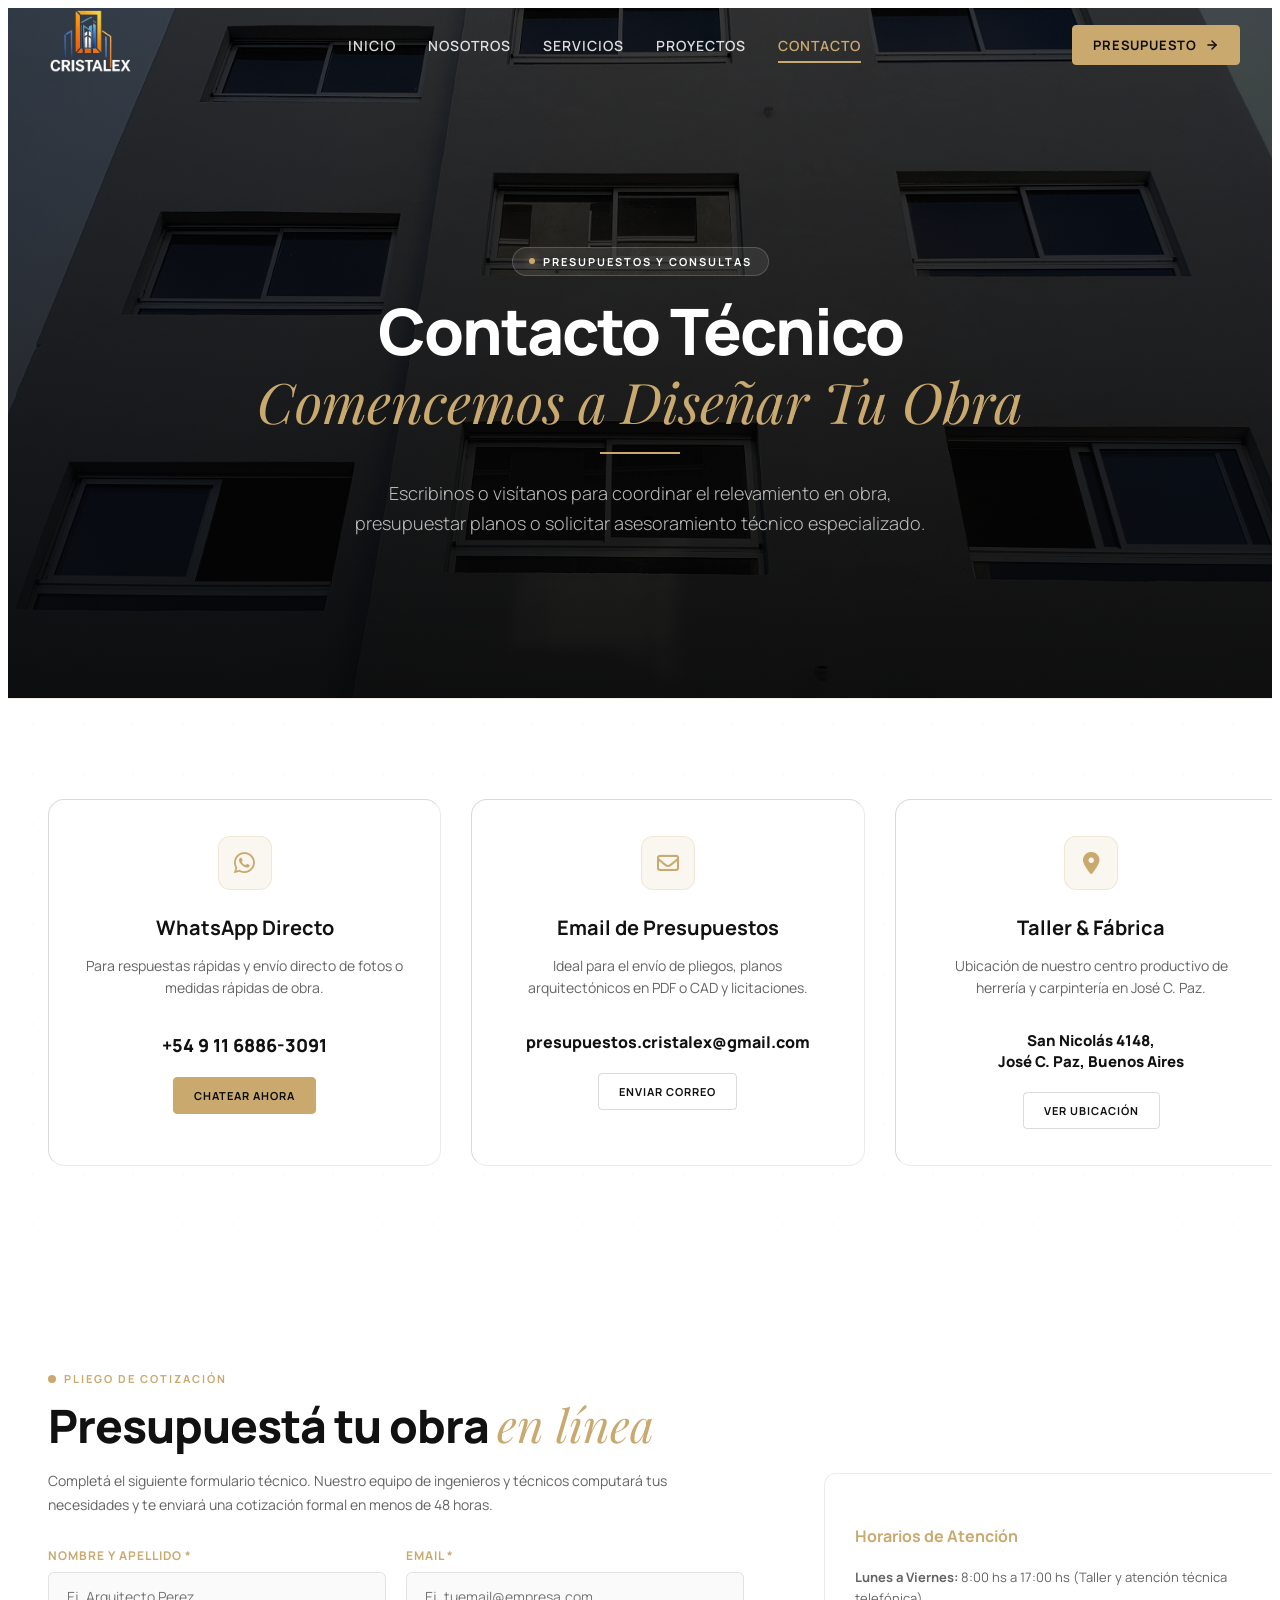
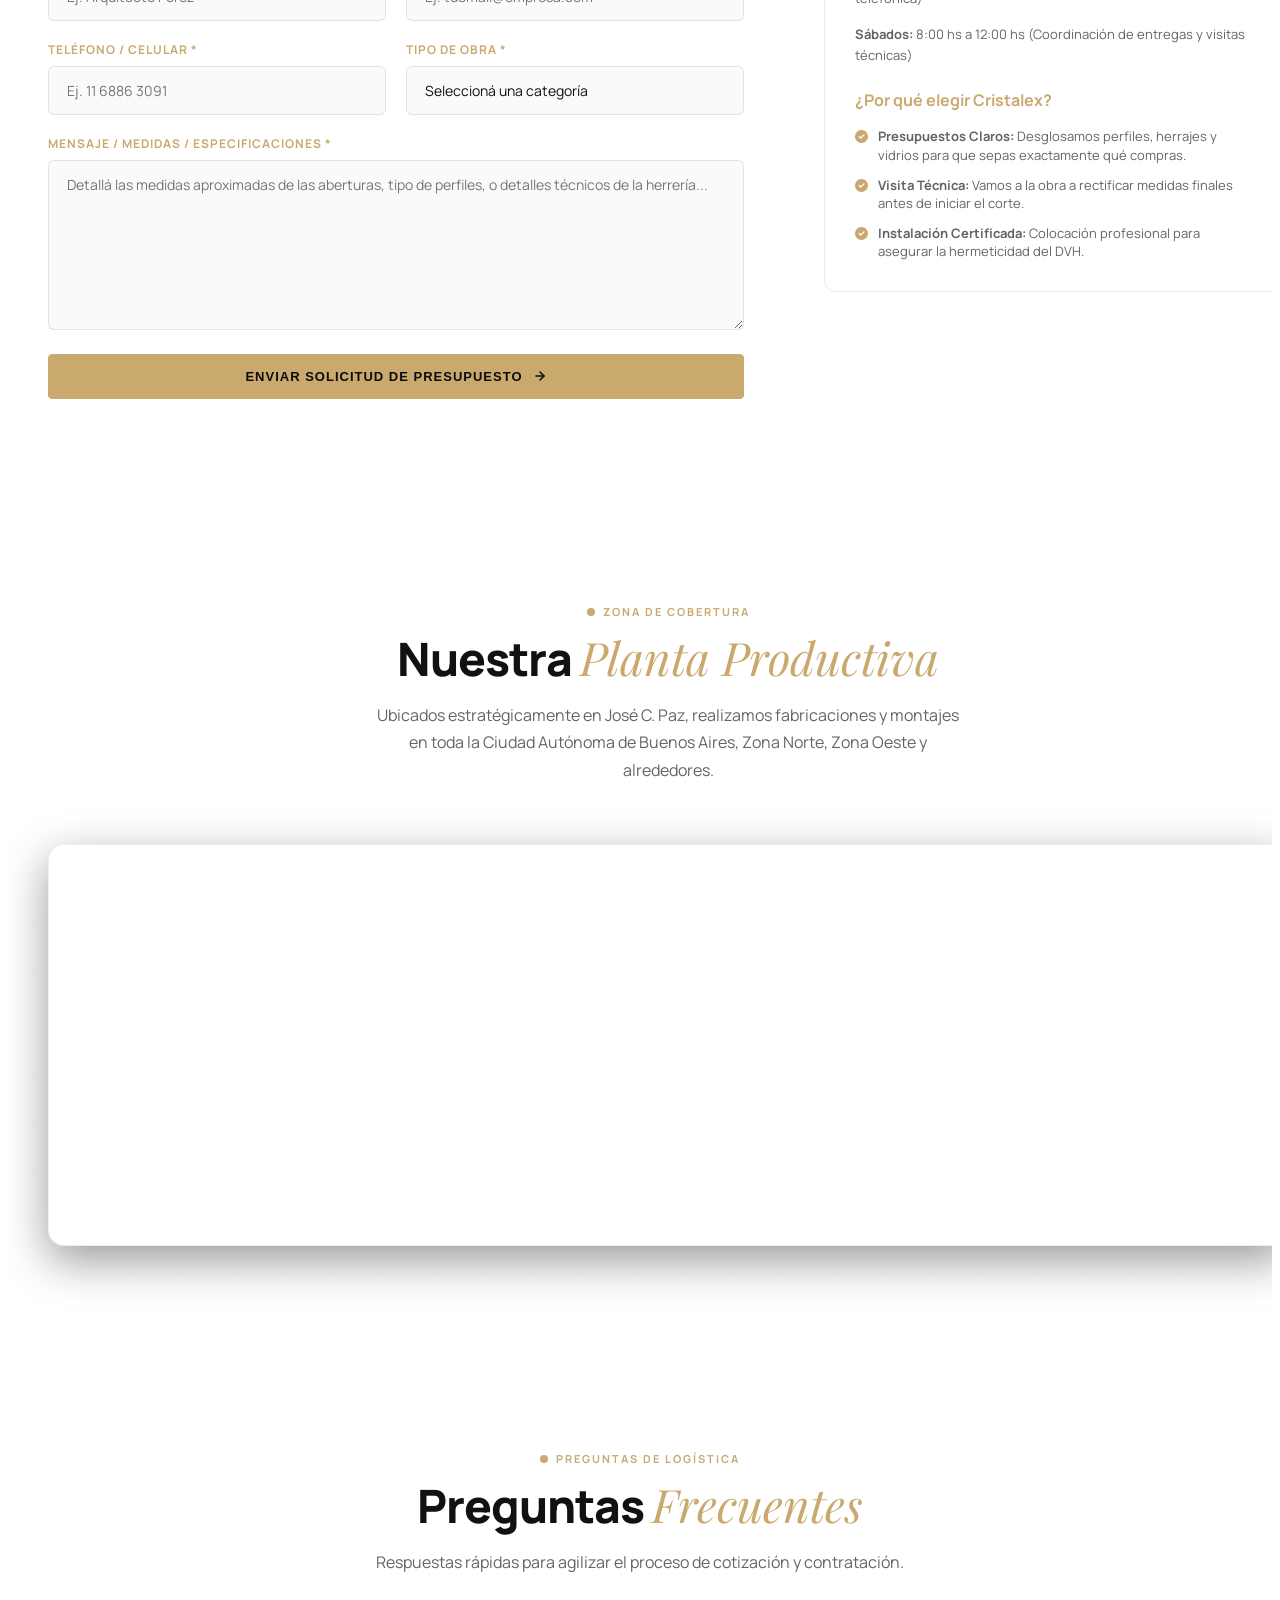
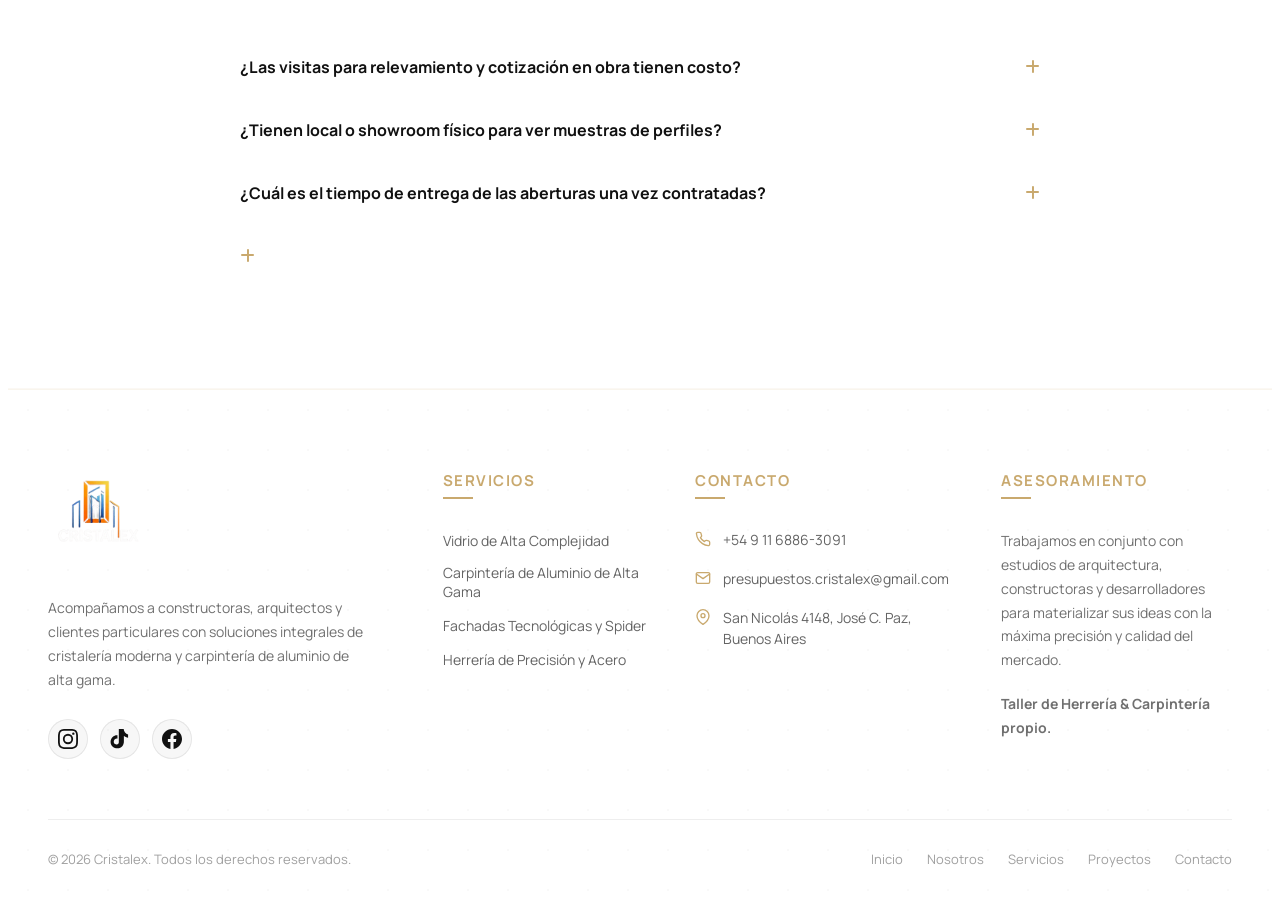
==== commit a917cfb1: "feat: restructure services and update text copy to reflect the 4 premium service lines" ====
--- a/contacto.html
+++ b/contacto.html
@@ -156,11 +156,11 @@
                   <label class="form-label" for="form-type">Tipo de Obra *</label>
                   <select class="form-control" id="form-type" required style="appearance: none; background-color: #0c0c0c;">
                     <option value="" disabled selected>Seleccioná una categoría</option>
-                    <option value="Aberturas de Aluminio">Aberturas de Aluminio</option>
-                    <option value="Doble Vidriado Hermético (DVH)">Doble Vidriado (DVH)</option>
-                    <option value="Herrería Estructural">Herrería Estructural (Pérgolas, Portones)</option>
-                    <option value="Cerramiento / Cortinas de Cristal">Cerramientos o Cortinas de Cristal</option>
-                    <option value="Obra Integral (Aluminio + Vidrio + Herrería)">Proyecto Integral Multirubro</option>
+                    <option value="Carpintería de Aluminio de Alta Gama">Carpintería de Aluminio de Alta Gama</option>
+                    <option value="Vidrio de Alta Complejidad / DVH">Vidrio de Alta Complejidad / DVH</option>
+                    <option value="Fachadas Tecnológicas y Frentes Especiales">Fachadas Tecnológicas y Frentes Especiales</option>
+                    <option value="Herrería de Precisión y Estructuras en Acero">Herrería de Precisión y Estructuras en Acero</option>
+                    <option value="Obra Integral (Multirubro)">Proyecto Integral Multirubro</option>
                   </select>
                 </div>
                 <div class="form-group form-group-full">
@@ -367,11 +367,10 @@
           <div class="cristalex-footer-col">
             <div class="cristalex-footer-col-title">Servicios</div>
             <ul class="cristalex-footer-links">
-              <li><a href="servicios.html" class="cristalex-footer-link">Carpintería de Aluminio (A30/A40)</a></li>
-              <li><a href="servicios.html" class="cristalex-footer-link">Doble Vidriado Hermético (DVH)</a></li>
-              <li><a href="servicios.html" class="cristalex-footer-link">Cortinas de Cristal y Cerramientos</a></li>
-              <li><a href="servicios.html" class="cristalex-footer-link">Fachadas de Vidrio Templado</a></li>
-              <li><a href="servicios.html" class="cristalex-footer-link">Herrería a Medida (Pérgolas, Portones)</a></li>
+              <li><a href="servicios.html" class="cristalex-footer-link">Vidrio de Alta Complejidad</a></li>
+              <li><a href="servicios.html" class="cristalex-footer-link">Carpintería de Aluminio de Alta Gama</a></li>
+              <li><a href="servicios.html" class="cristalex-footer-link">Fachadas Tecnológicas y Spider</a></li>
+              <li><a href="servicios.html" class="cristalex-footer-link">Herrería de Precisión y Acero</a></li>
             </ul>
           </div>
 
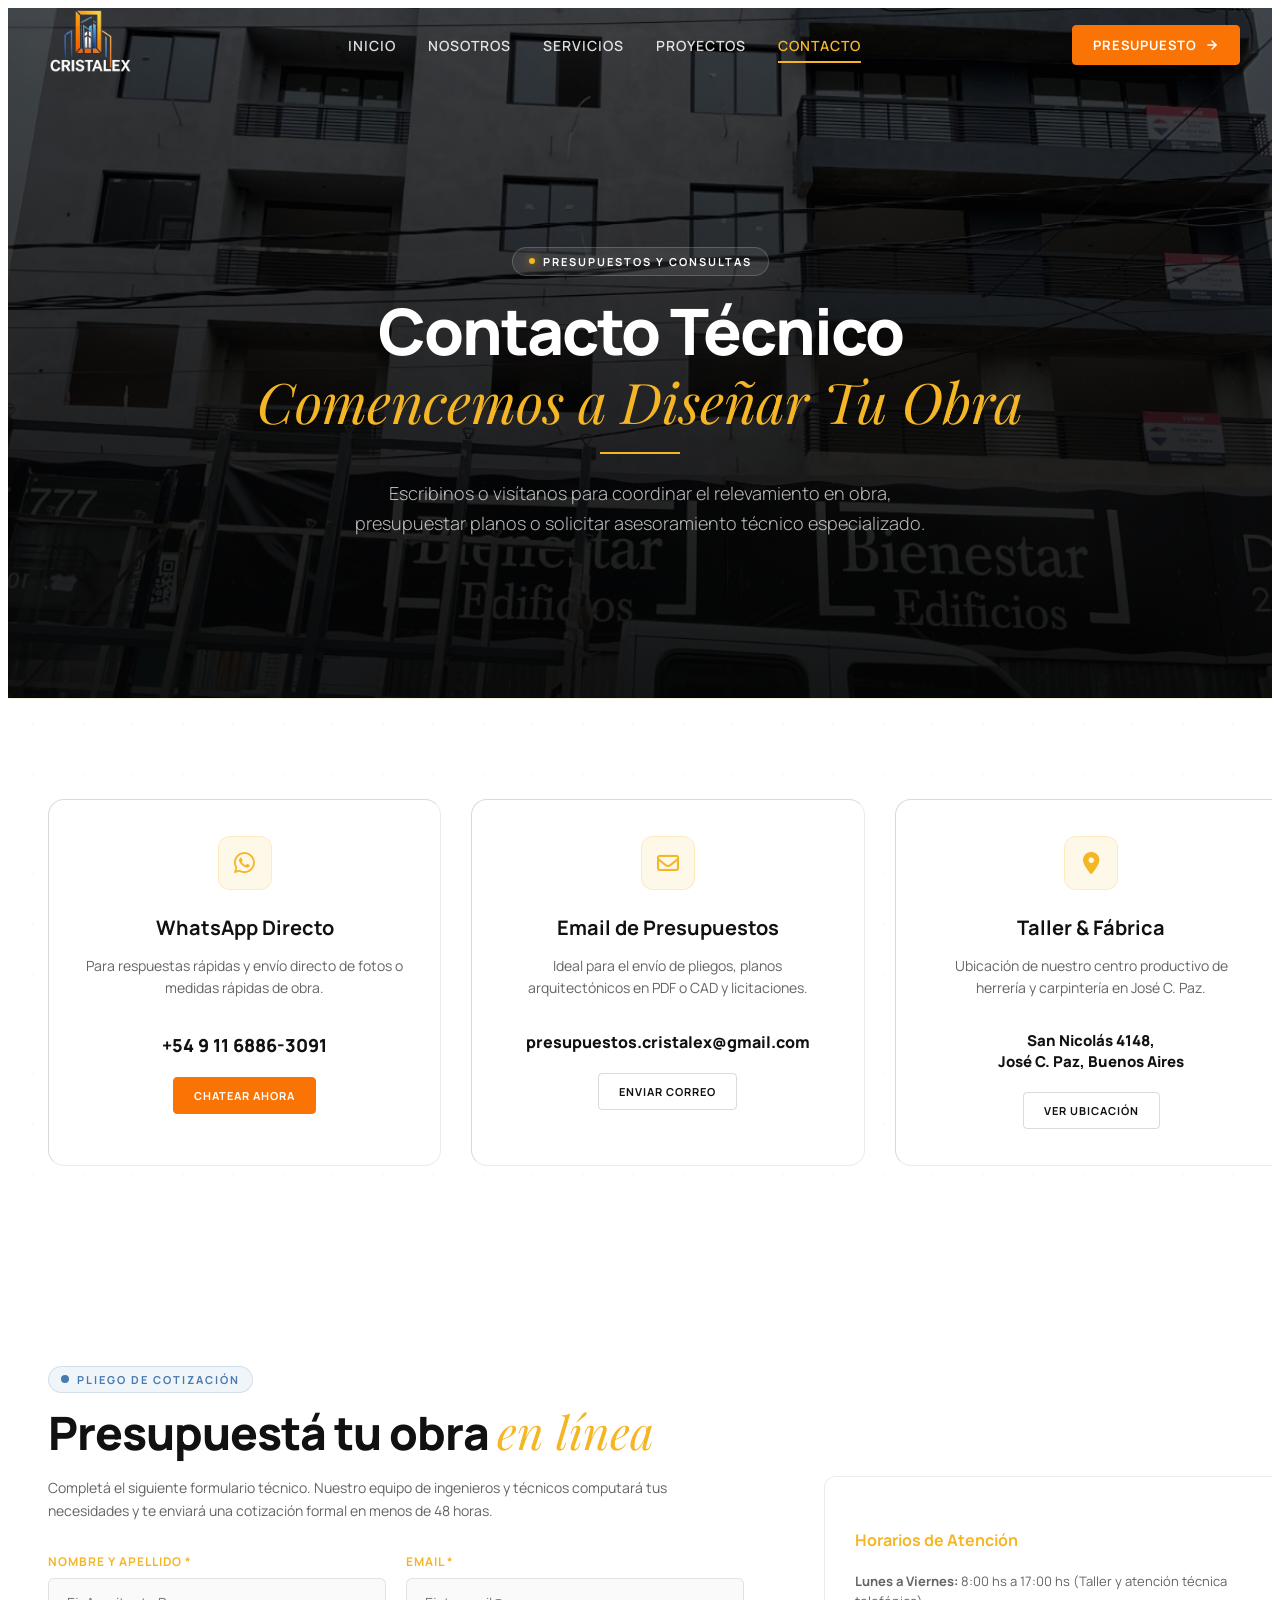
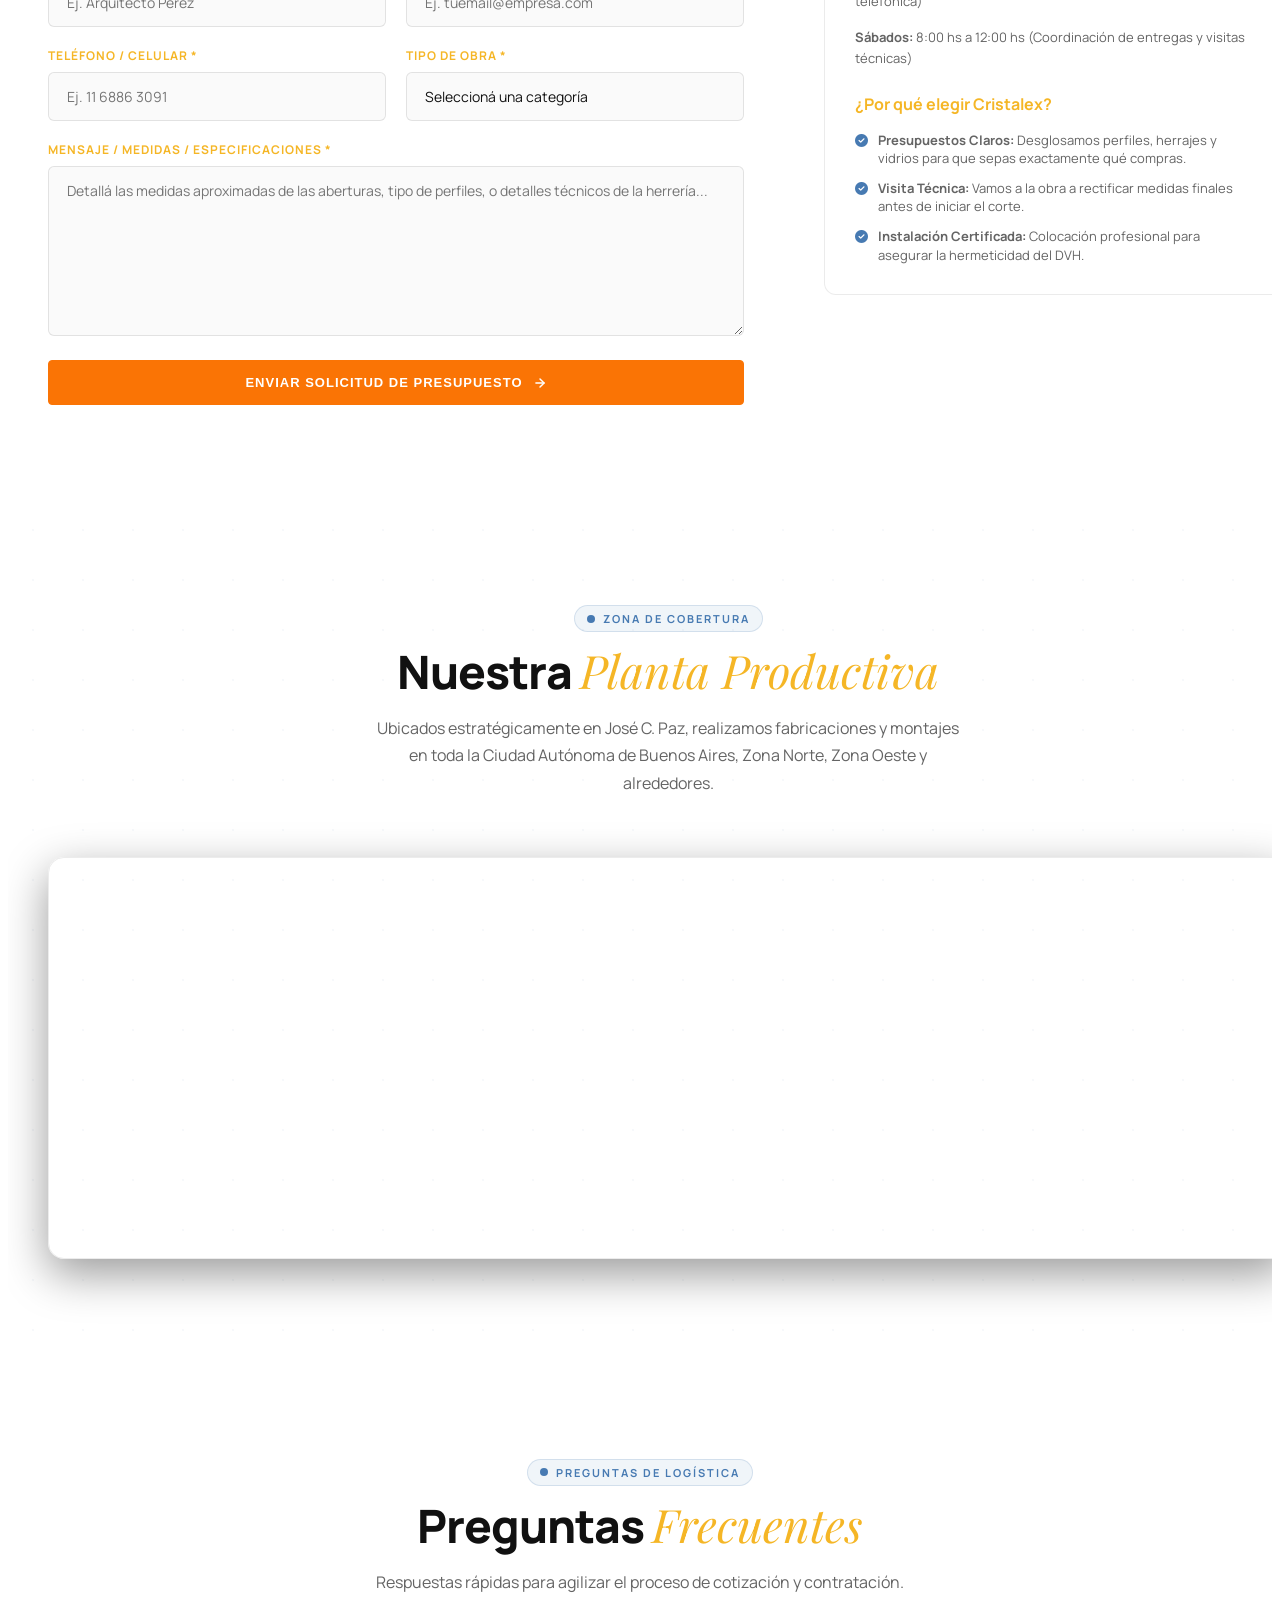
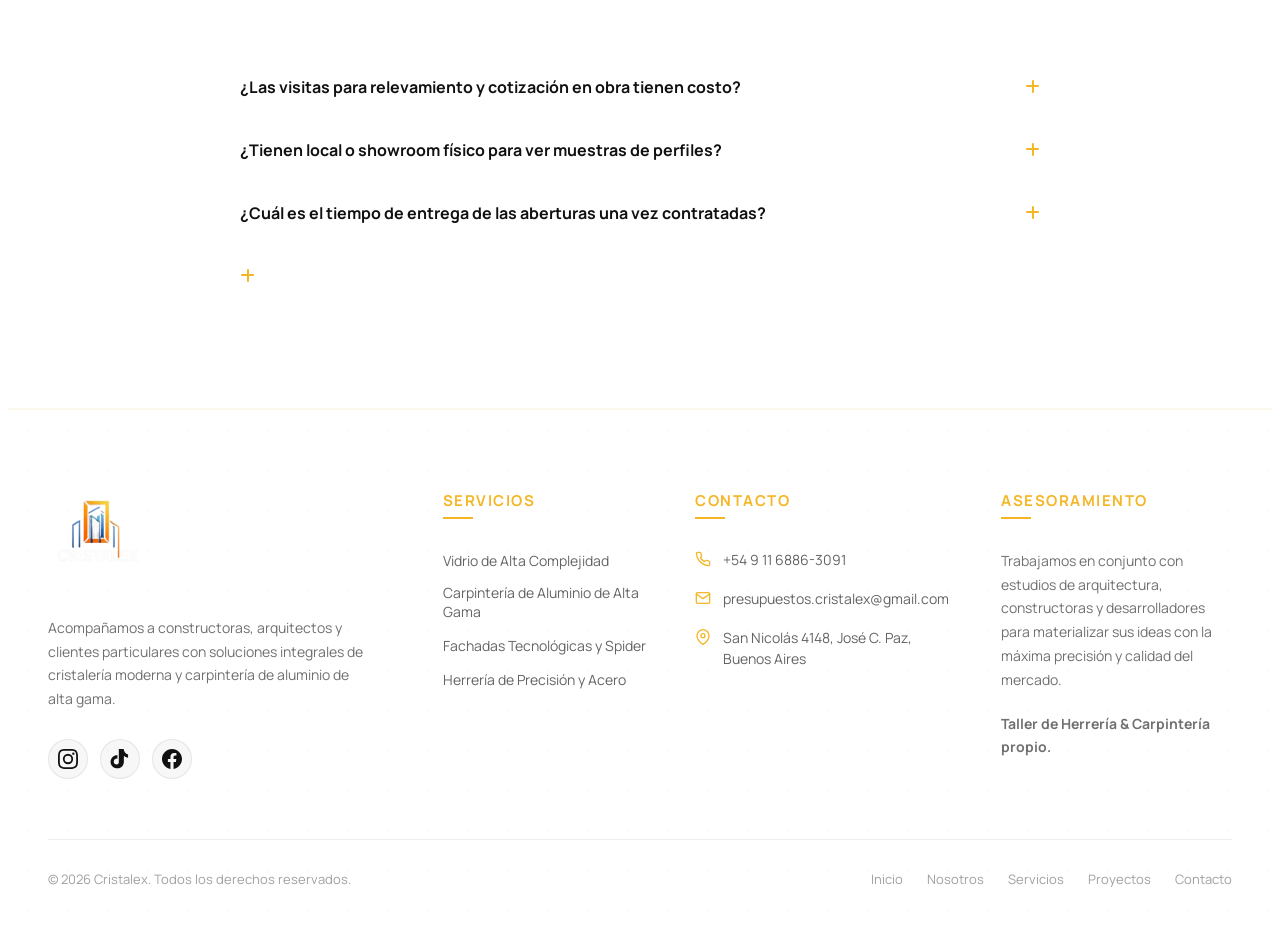
==== commit f00ab846: "feat: integrate 12 new high-resolution project photos across Home, Servicios, Proyectos, Nosotros, a" ====
--- a/contacto.html
+++ b/contacto.html
@@ -68,7 +68,7 @@
     <!-- SECTION 1: HERO -->
     <section class="subpage-hero">
       <div class="subpage-hero-bg">
-        <img src="img/real_faq_building.jpg" alt="Instalaciones vidriadas comerciales">
+        <img src="img/real_obra_new_11.jpg" alt="Instalaciones vidriadas comerciales">
       </div>
       <div class="subpage-hero-overlay"></div>
       <div class="cristalex-grid-bg"></div>
--- a/cristalex-custom.css
+++ b/cristalex-custom.css
@@ -1,7 +1,7 @@
 /* ==========================================================================
    CRISTALEX GLOBAL & COMMON CSS
    Theme: Elegant Dark, Architecture Blueprint Details, Gold Accents
-   Colors: BG Dark (#0c0c0c, #0d0d0d), Gold (#c9a96e), White (var(--color-white))
+   Colors: BG Dark (#0c0c0c, #0d0d0d), Gold (#F5B626), White (var(--color-white))
    Fonts: Manrope (Sans), Playfair Display (Serif)
    ========================================================================== */
 
@@ -10,14 +10,18 @@
   --color-bg-main: #ffffff;
   --color-bg-darker: #f5f5f5;
   --color-bg-lighter: #ffffff;
-  --color-gold: #c9a96e;
-  --color-gold-hover: #b5955b;
+  --color-gold: #F5B626;
+  --color-gold-hover: #dca018;
+  --color-orange: #FA7405;
+  --color-orange-hover: #e06500;
+  --color-blue: #477AB2;
+  --color-blue-hover: #376394;
   --color-white: #111111; /* Main text color */
   --color-text-muted: rgba(17, 17, 17, 0.65);
   --color-text-dimmed: rgba(17, 17, 17, 0.4);
   --font-sans: 'Manrope', sans-serif;
   --font-serif: 'Playfair Display', serif;
-  --border-glow: rgba(201, 169, 110, 0.12);
+  --border-glow: rgba(71, 122, 178, 0.15);
   --glass-bg: rgba(255, 255, 255, 0.7);
   --glass-border: rgba(0, 0, 0, 0.08);
   --glass-border-light: rgba(0, 0, 0, 0.15);
@@ -40,7 +44,7 @@
   position: absolute;
   inset: 0;
   z-index: 1;
-  background-image: radial-gradient(rgba(17, 17, 17, 0.04) 1px, transparent 1px);
+  background-image: radial-gradient(rgba(71, 122, 178, 0.08) 1px, transparent 1px);
   background-size: 50px 50px;
   pointer-events: none;
   opacity: 0.6;
@@ -57,7 +61,7 @@
   position: absolute;
   width: 14px;
   height: 14px;
-  border: 1px solid rgba(17, 17, 17, 0.12);
+  border: 1px solid rgba(71, 122, 178, 0.25);
 }
 .cristalex-corner-tl { top: 20px; left: 20px; border-right: none; border-bottom: none; }
 .cristalex-corner-tr { top: 20px; right: 20px; border-left: none; border-bottom: none; }
@@ -102,7 +106,7 @@
   background-color: rgba(255, 255, 255, 0.95) !important;
   backdrop-filter: blur(16px) !important;
   -webkit-backdrop-filter: blur(16px) !important;
-  border-bottom: 1px solid rgba(201, 169, 110, 0.15) !important;
+  border-bottom: 1px solid rgba(245, 182, 38, 0.15) !important;
   box-shadow: 0 4px 20px rgba(0, 0, 0, 0.1) !important;
 }
 
@@ -198,8 +202,8 @@
   display: inline-flex !important;
   align-items: center !important;
   gap: 8px !important;
-  background-color: var(--color-gold) !important;
-  color: #0c0c0c !important;
+  background-color: var(--color-orange) !important;
+  color: #ffffff !important;
   padding: 10px 20px !important;
   border-radius: 4px !important;
   font-size: 13px !important;
@@ -208,13 +212,13 @@
   letter-spacing: 0.8px !important;
   text-decoration: none !important;
   transition: var(--transition-smooth) !important;
-  border: 1px solid var(--color-gold) !important;
+  border: 1px solid var(--color-orange) !important;
 }
 
 .cristalex-header-cta-btn:hover {
   background-color: transparent !important;
-  color: var(--color-gold) !important;
-  box-shadow: 0 0 15px rgba(201, 169, 110, 0.3) !important;
+  color: var(--color-orange) !important;
+  box-shadow: 0 0 15px rgba(250, 116, 5, 0.35) !important;
 }
 
 .cristalex-mobile-toggle {
@@ -303,8 +307,8 @@
   display: inline-flex !important;
   align-items: center !important;
   gap: 8px !important;
-  background-color: var(--color-gold) !important;
-  color: #0c0c0c !important;
+  background-color: var(--color-orange) !important;
+  color: #ffffff !important;
   padding: 14px 28px !important;
   border-radius: 4px !important;
   font-size: 15px !important;
@@ -313,7 +317,7 @@
   letter-spacing: 1px !important;
   text-decoration: none !important;
   margin-top: 15px !important;
-  border: 1px solid var(--color-gold) !important;
+  border: 1px solid var(--color-orange) !important;
 }
 
 @media (max-width: 991px) {
@@ -342,7 +346,7 @@
   font-family: var(--font-sans) !important;
   position: relative;
   overflow: hidden;
-  border-top: 1px solid rgba(201, 169, 110, 0.12) !important;
+  border-top: 1px solid rgba(245, 182, 38, 0.12) !important;
 }
 
 .cristalex-footer::before {
@@ -418,7 +422,7 @@
   border-color: var(--color-gold) !important;
   color: #0c0c0c !important;
   transform: translateY(-3px);
-  box-shadow: 0 6px 20px rgba(201, 169, 110, 0.35);
+  box-shadow: 0 6px 20px rgba(245, 182, 38, 0.35);
 }
 
 .cristalex-footer-social-btn svg {
@@ -589,7 +593,7 @@
   padding: 160px 0 80px;
   background-color: var(--color-bg-darker);
   overflow: hidden;
-  border-bottom: 1px solid rgba(201, 169, 110, 0.1);
+  border-bottom: 1px solid rgba(245, 182, 38, 0.1);
 }
 
 .subpage-hero-bg {
@@ -639,7 +643,7 @@
   height: 6px;
   border-radius: 50%;
   background: var(--color-gold);
-  box-shadow: 0 0 10px rgba(201, 169, 110, 0.8);
+  box-shadow: 0 0 10px rgba(245, 182, 38, 0.8);
 }
 
 .subpage-hero-badge-text {
@@ -750,12 +754,16 @@
   display: inline-flex;
   align-items: center;
   gap: 8px;
-  color: var(--color-gold);
+  color: var(--color-blue);
   font-size: 11px;
   font-weight: 700;
   letter-spacing: 2px;
   text-transform: uppercase;
   margin-bottom: 12px;
+  background: rgba(71, 122, 178, 0.08) !important;
+  border: 1px solid rgba(71, 122, 178, 0.18) !important;
+  padding: 5px 12px !important;
+  border-radius: 20px !important;
 }
 
 .section-badge svg {
@@ -832,7 +840,7 @@
   left: 0;
   width: 100%;
   height: 100%;
-  background: linear-gradient(135deg, rgba(201, 169, 110, 0.05) 0%, transparent 100%);
+  background: linear-gradient(135deg, rgba(245, 182, 38, 0.05) 0%, transparent 100%);
   opacity: 0;
   transition: opacity 0.4s ease;
   z-index: 0;
@@ -840,8 +848,8 @@
 
 .glass-card:hover {
   transform: translateY(-6px);
-  border-color: rgba(201, 169, 110, 0.35);
-  box-shadow: 0 20px 40px rgba(0, 0, 0, 0.3), 0 0 20px rgba(201, 169, 110, 0.08);
+  border-color: rgba(245, 182, 38, 0.35);
+  box-shadow: 0 20px 40px rgba(0, 0, 0, 0.3), 0 0 20px rgba(245, 182, 38, 0.08);
 }
 
 .glass-card:hover::before {
@@ -857,13 +865,13 @@
   width: 52px;
   height: 52px;
   border-radius: 12px;
-  background: rgba(201, 169, 110, 0.1);
+  background: rgba(245, 182, 38, 0.1);
   display: flex;
   align-items: center;
   justify-content: center;
   color: var(--color-gold);
   margin-bottom: 24px;
-  border: 1px solid rgba(201, 169, 110, 0.2);
+  border: 1px solid rgba(245, 182, 38, 0.2);
   transition: var(--transition-smooth);
 }
 
@@ -871,7 +879,7 @@
   background: var(--color-gold);
   color: var(--color-bg-darker);
   transform: scale(1.05);
-  box-shadow: 0 6px 15px rgba(201, 169, 110, 0.25);
+  box-shadow: 0 6px 15px rgba(245, 182, 38, 0.25);
 }
 
 .card-title {
@@ -910,7 +918,7 @@
   content: '';
   position: absolute;
   inset: 0;
-  border: 1px solid rgba(201, 169, 110, 0.2);
+  border: 1px solid rgba(245, 182, 38, 0.2);
   margin: 12px;
   border-radius: 8px;
   pointer-events: none;
@@ -947,8 +955,8 @@
   display: inline-flex;
   align-items: center;
   gap: 10px;
-  background: var(--color-gold);
-  color: #0c0c0c !important;
+  background: var(--color-orange);
+  color: #ffffff !important;
   padding: 14px 32px;
   border-radius: 4px;
   font-size: 13px;
@@ -957,14 +965,14 @@
   text-transform: uppercase;
   text-decoration: none;
   transition: var(--transition-smooth);
-  border: 1px solid var(--color-gold);
+  border: 1px solid var(--color-orange);
   cursor: pointer;
 }
 
 .btn-gold:hover {
   background: transparent;
-  color: var(--color-gold) !important;
-  box-shadow: 0 0 15px rgba(201, 169, 110, 0.3);
+  color: var(--color-orange) !important;
+  box-shadow: 0 0 15px rgba(250, 116, 5, 0.35);
   transform: translateY(-2px);
 }
 
@@ -1047,7 +1055,7 @@
   border-radius: 50%;
   top: 26px;
   z-index: 2;
-  box-shadow: 0 0 10px rgba(201, 169, 110, 0.5);
+  box-shadow: 0 0 10px rgba(245, 182, 38, 0.5);
 }
 
 .timeline-item:nth-child(even) .timeline-dot {
@@ -1075,7 +1083,7 @@
 }
 
 .timeline-content:hover {
-  border-color: rgba(201, 169, 110, 0.25);
+  border-color: rgba(245, 182, 38, 0.25);
   transform: translateY(-3px);
 }
 
@@ -1144,14 +1152,14 @@
 }
 
 .sim-opt-card:hover {
-  background: rgba(201, 169, 110, 0.03);
-  border-color: rgba(201, 169, 110, 0.2);
+  background: rgba(245, 182, 38, 0.03);
+  border-color: rgba(245, 182, 38, 0.2);
 }
 
 .sim-opt-card.selected {
-  background: rgba(201, 169, 110, 0.07);
+  background: rgba(245, 182, 38, 0.07);
   border-color: var(--color-gold);
-  box-shadow: 0 0 15px rgba(201, 169, 110, 0.15);
+  box-shadow: 0 0 15px rgba(245, 182, 38, 0.15);
 }
 
 .sim-opt-icon {
@@ -1206,7 +1214,7 @@
 .filter-btn.active {
   color: var(--color-gold);
   border-color: var(--color-gold);
-  background: rgba(201, 169, 110, 0.05);
+  background: rgba(245, 182, 38, 0.05);
 }
 
 .gallery-grid {
@@ -1310,8 +1318,8 @@
 
 .form-control:focus {
   border-color: var(--color-gold) !important;
-  background: rgba(201, 169, 110, 0.03) !important;
-  box-shadow: 0 0 10px rgba(201, 169, 110, 0.1) !important;
+  background: rgba(245, 182, 38, 0.03) !important;
+  box-shadow: 0 0 10px rgba(245, 182, 38, 0.1) !important;
 }
 
 textarea.form-control {
@@ -1366,3 +1374,139 @@
 .anim-fade-in {
   animation: fadeIn 1s ease both;
 }
+
+/* ==========================================================================
+   TRAYECTORIA STATS SECTION OVERRIDES
+   ========================================================================== */
+.elementor-element-2d6bbf76 .elementor-counter .elementor-counter-number-wrapper,
+.elementor-element-2d6bbf76 .elementor-counter-number,
+.elementor-element-2d6bbf76 .elementor-counter-number-prefix,
+.elementor-element-2d6bbf76 .elementor-counter-number-suffix {
+  color: var(--color-blue) !important;
+}
+
+.elementor-element-2d6bbf76 .elementor-icon svg {
+  color: var(--color-blue) !important;
+}
+
+/* ==========================================================================
+   LIST BULLETS AND ICON COLOR OVERRIDES (STEEL BLUE)
+   ========================================================================== */
+.elementor-icon-list-icon svg,
+.elementor-icon-list-icon i,
+.split-col ul li i,
+.split-col ul li svg,
+ul li i.fa-check,
+ul li svg.fa-check,
+ul li i.fa-square-check,
+ul li svg.fa-square-check {
+  color: var(--color-blue) !important;
+  fill: var(--color-blue) !important;
+}
+
+.timeline-dot {
+  background: var(--color-orange) !important;
+  box-shadow: 0 0 10px rgba(250, 116, 5, 0.5) !important;
+}
+
+/* ==========================================================================
+   FAQ SECTION AND SABER MAS BUTTON OVERRIDES
+   ========================================================================== */
+
+/* 1. Saber Más Button (Orange Background, White text, Blue circle indicator) */
+.elementor-element-5488cbc5 .elementor-icon-list-item {
+  background-color: transparent !important;
+  background: transparent !important;
+  padding: 0 !important;
+  border: none !important;
+  box-shadow: none !important;
+}
+
+.elementor-element-5488cbc5 .elementor-icon-list-item a {
+  background-color: var(--color-orange) !important;
+  color: #ffffff !important;
+  border-radius: 50px !important;
+  padding: 10px 28px !important;
+  display: inline-flex !important;
+  align-items: center !important;
+  gap: 12px !important;
+  transition: var(--transition-smooth) !important;
+  text-decoration: none !important;
+  border: none !important;
+  box-shadow: none !important;
+}
+
+.elementor-element-5488cbc5 .elementor-icon-list-item a:hover {
+  background-color: var(--color-orange-hover) !important;
+  box-shadow: 0 5px 15px rgba(250, 116, 5, 0.35) !important;
+  transform: translateY(-2px);
+}
+
+.elementor-element-5488cbc5 .elementor-icon-list-icon svg {
+  color: #ffffff !important;
+  fill: #ffffff !important;
+  width: 14px !important;
+  height: 14px !important;
+}
+
+.elementor-element-5488cbc5 .elementor-icon-list-icon {
+  background-color: var(--color-blue) !important;
+  border-radius: 50% !important;
+  width: 24px !important;
+  height: 24px !important;
+  display: inline-flex !important;
+  align-items: center !important;
+  justify-content: center !important;
+  flex-shrink: 0 !important;
+  margin: 0 !important;
+}
+
+/* 2. FAQ Box Background (Dark Steel Blue instead of Brown) */
+.elementor-element-5bd6c675,
+div[data-id="5bd6c675"],
+.elementor-element-516b86b0 {
+  background-color: #1a2a3a !important;
+  background: #1a2a3a !important;
+  border-radius: 16px !important;
+  border: 1px solid rgba(71, 122, 178, 0.25) !important;
+  padding: 30px !important;
+}
+
+/* Accordion questions */
+.elementor-element-516b86b0 .ekit-accordion-title,
+.elementor-element-516b86b0 .elementskit-btn-link,
+.elementor-element-516b86b0 .ekit-accordion--toggler {
+  color: #ffffff !important;
+}
+
+.elementor-element-516b86b0 .elementskit-card.active .ekit-accordion-title,
+.elementor-element-516b86b0 .elementskit-card.active .elementskit-btn-link,
+.elementor-element-516b86b0 .elementskit-card.active .ekit-accordion--toggler {
+  color: var(--color-gold) !important;
+}
+
+/* Expand indicators in FAQ */
+.elementor-element-516b86b0 .ekit_accordion_icon_group svg,
+.elementor-element-516b86b0 .ekit_accordion_icon_group i,
+.elementor-element-516b86b0 .ekit_accordion_icon_group svg path {
+  color: var(--color-blue) !important;
+  fill: var(--color-blue) !important;
+}
+
+/* ==========================================================================
+   REMOVE CELLOPHANE / SCRATCHED GLASS TEMPLATE OVERLAYS
+   ========================================================================== */
+.elementor-element-58f1bc62::before,
+.elementor-element-2ede37be::before,
+.elementor-element-5d6cda97::before,
+.elementor-element-5b218d5a::before,
+.elementor-element-412cb4d4::before,
+.elementor-element-50edb326::before,
+.elementor-element-58f1bc62 > .elementor-background-video-container::before,
+.elementor-element-2ede37be > .elementor-background-video-container::before,
+.elementor-element-5d6cda97 > .elementor-background-video-container::before,
+.elementor-element-5b218d5a > .elementor-background-video-container::before,
+.elementor-element-412cb4d4 > .elementor-background-video-container::before,
+.elementor-element-50edb326 > .elementor-background-video-container::before {
+  background-image: none !important;
+}
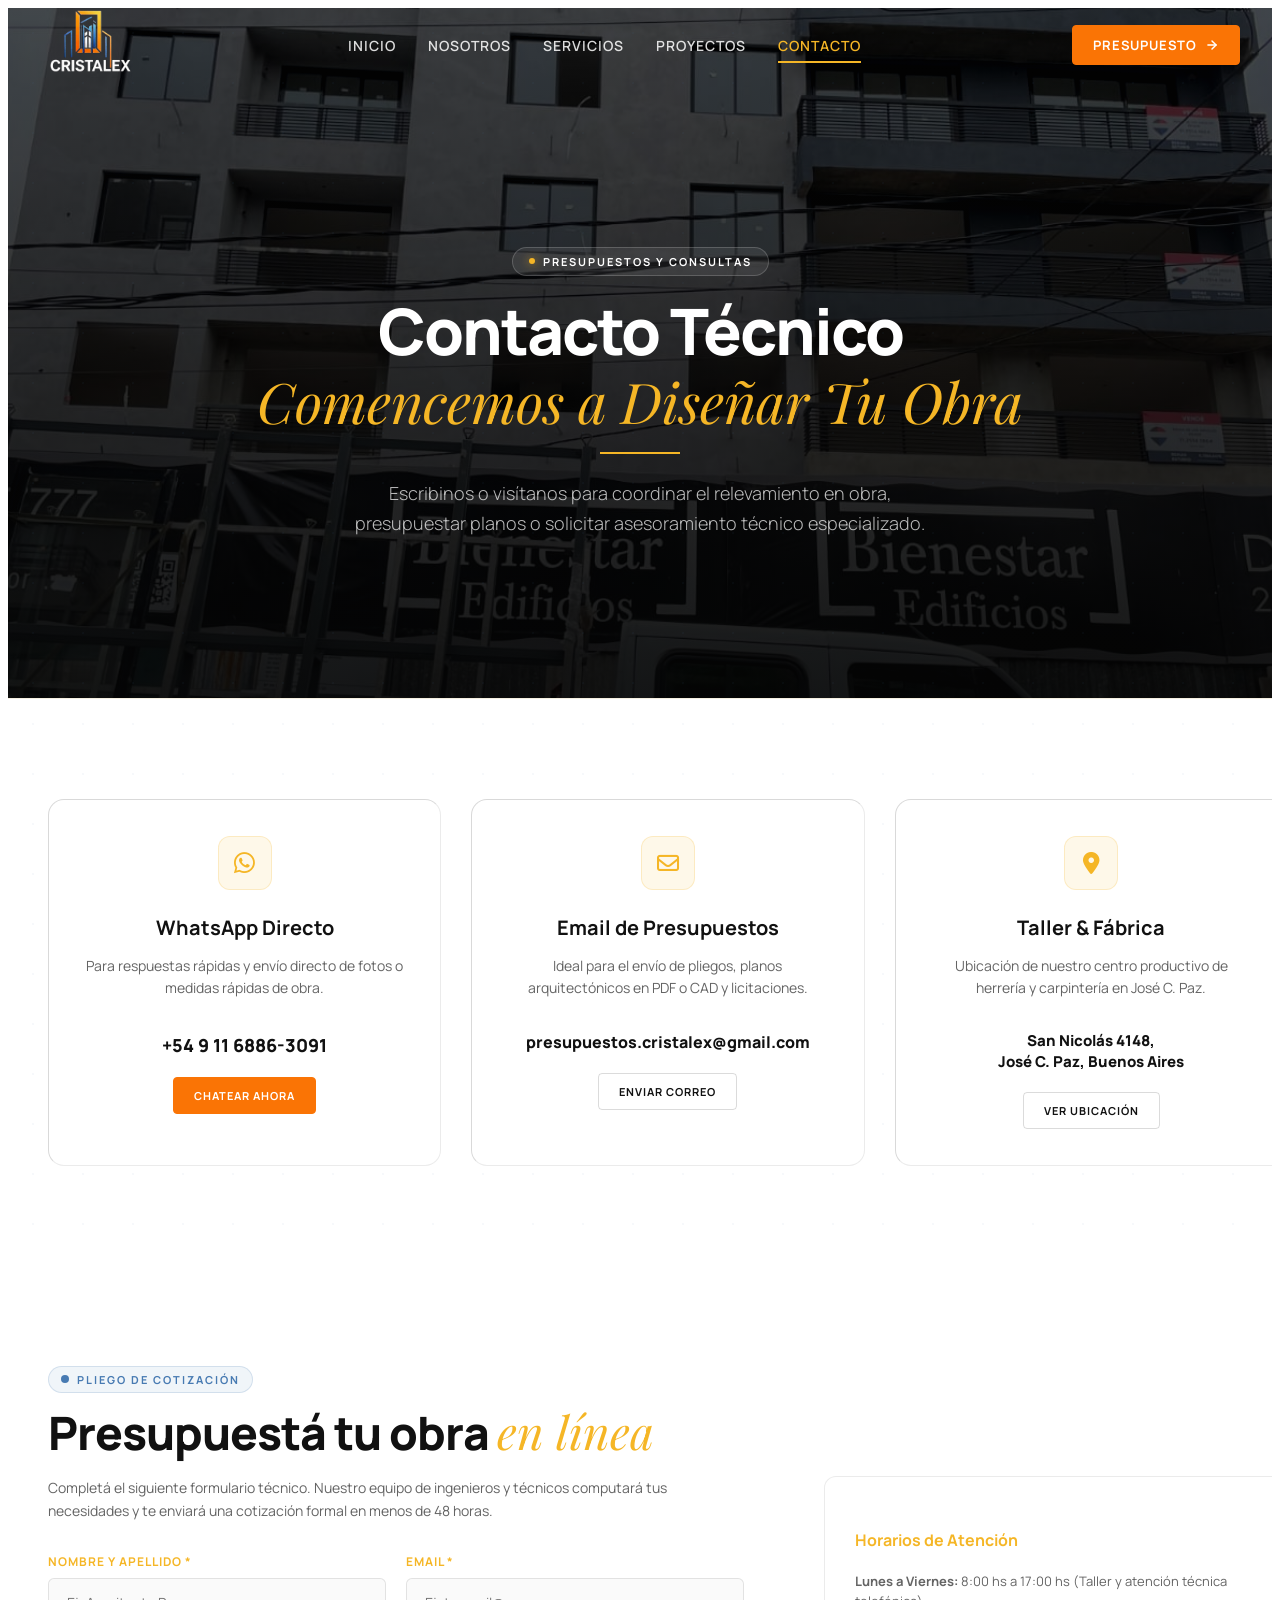
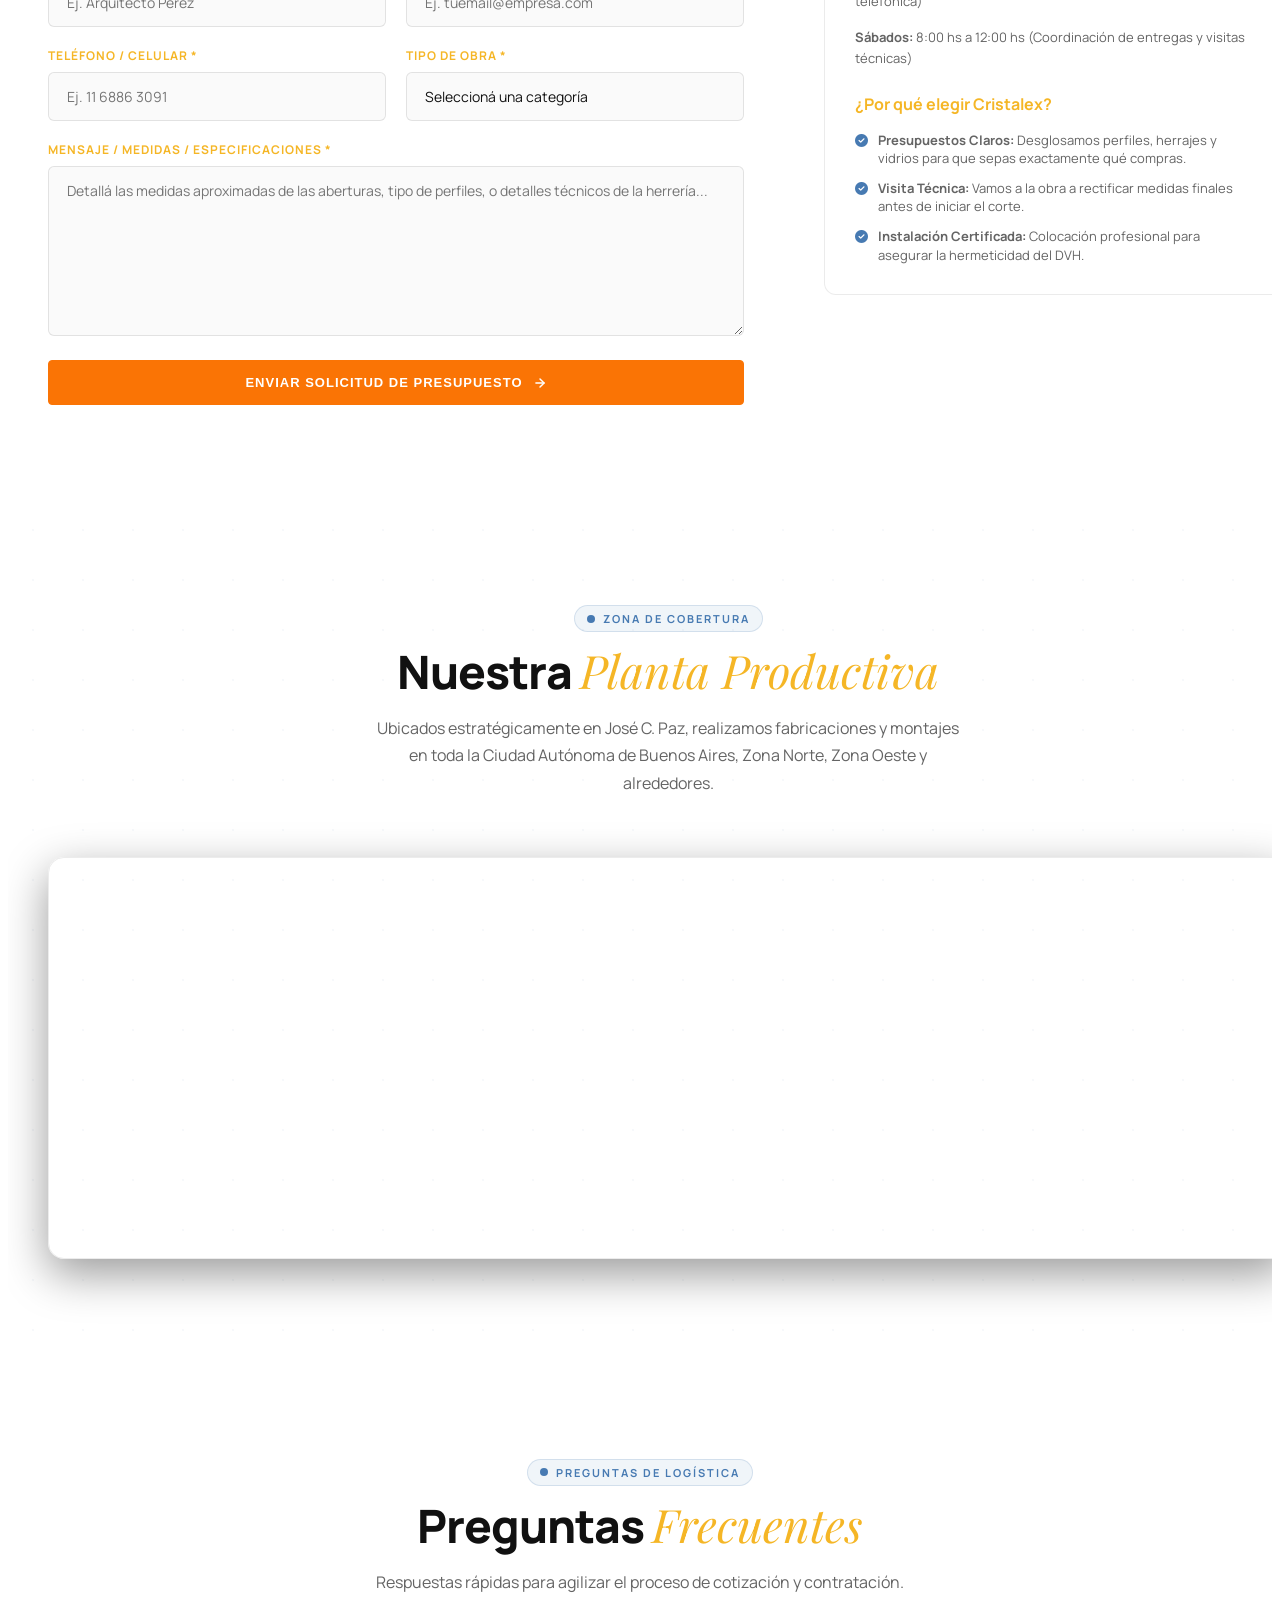
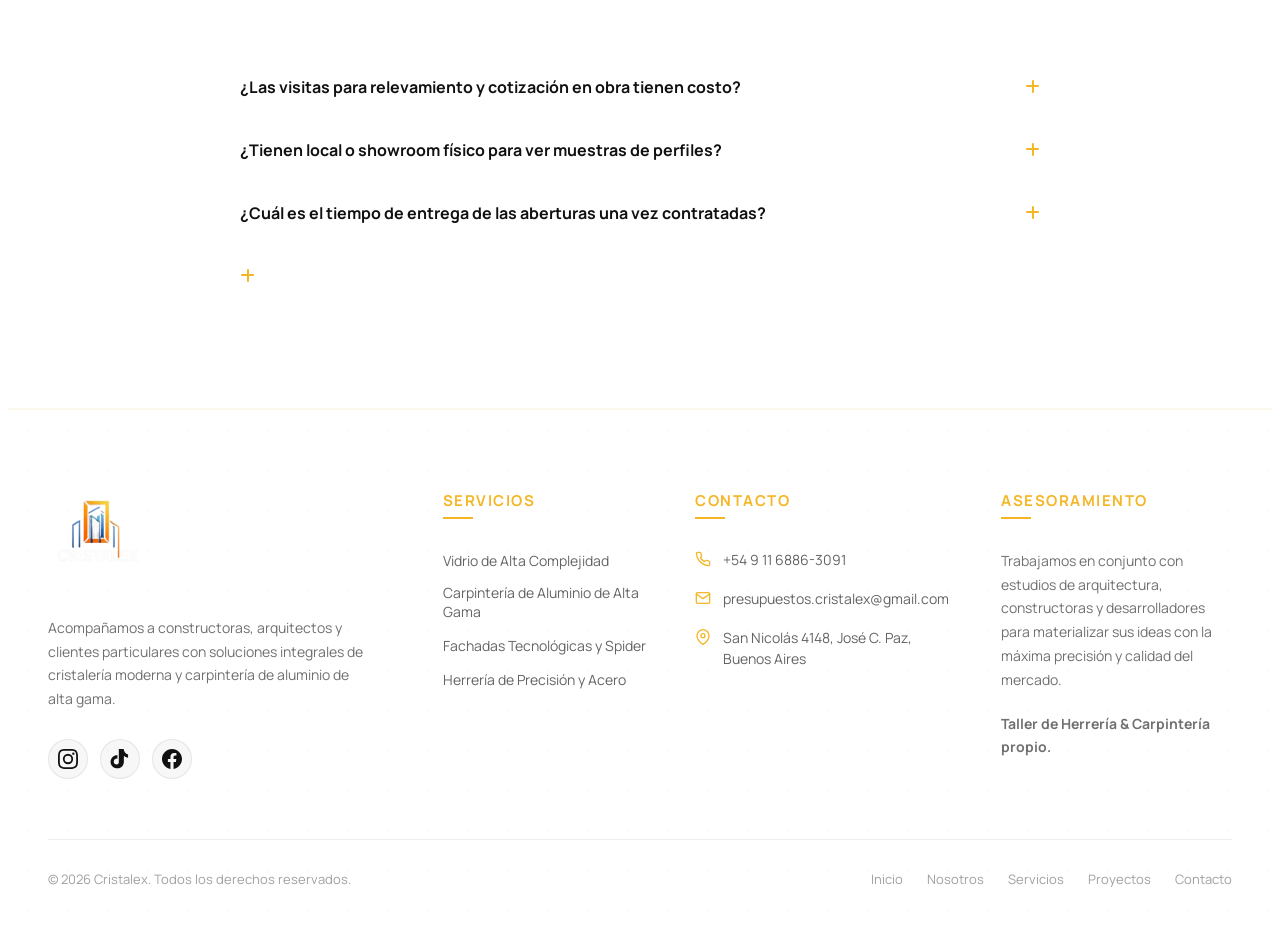
==== commit 9f870532: "fix(prod): apply cache-busting version query parameter (?v=1.3) to all cristalex-custom.css links ac" ====
--- a/contacto.html
+++ b/contacto.html
@@ -12,7 +12,7 @@
   <link rel="stylesheet" href="https://fonts.googleapis.com/css?family=Manrope:300,400,500,600,700,800&display=swap" />
   <link rel="stylesheet" href="https://fonts.googleapis.com/css?family=Playfair+Display:400,400italic,700&display=swap" />
   
-  <link rel="stylesheet" href="cristalex-custom.css" />
+  <link rel="stylesheet" href="cristalex-custom.css?v=1.3" />
 </head>
 
 <body>
--- a/cristalex-custom.css
+++ b/cristalex-custom.css
@@ -1510,3 +1510,137 @@
 .elementor-element-50edb326 > .elementor-background-video-container::before {
   background-image: none !important;
 }
+
+/* ==========================================================================
+   PARTNER LOGOS INFINITE TICKER (Below Hero)
+   ========================================================================== */
+.cristalex-logos-ticker-section {
+  width: 100% !important;
+  max-width: 100% !important;
+  overflow: hidden !important;
+  position: relative !important;
+  background: #ffffff !important;
+  padding: 24px 0 !important;
+  box-sizing: border-box !important;
+  display: block !important;
+  clear: both !important;
+}
+
+.cristalex-logos-ticker-section::before,
+.cristalex-logos-ticker-section::after {
+  content: '' !important;
+  position: absolute !important;
+  top: 0 !important;
+  bottom: 0 !important;
+  width: 90px !important;
+  z-index: 2 !important;
+  pointer-events: none !important;
+}
+
+.cristalex-logos-ticker-section::before {
+  left: 0 !important;
+  background: linear-gradient(to right, #ffffff, transparent) !important;
+}
+
+.cristalex-logos-ticker-section::after {
+  right: 0 !important;
+  background: linear-gradient(to left, #ffffff, transparent) !important;
+}
+
+.cristalex-logos-ticker-track {
+  display: flex !important;
+  flex-direction: row !important;
+  flex-wrap: nowrap !important;
+  align-items: center !important;
+  justify-content: flex-start !important;
+  gap: 50px !important;
+  width: max-content !important;
+  min-width: max-content !important;
+  animation: cristalexLogoTicker 35s linear infinite !important;
+  box-sizing: border-box !important;
+  float: none !important;
+}
+
+.cristalex-logos-ticker-track:hover {
+  animation-play-state: paused !important;
+}
+
+.cristalex-logo-item {
+  flex-shrink: 0 !important;
+  flex-grow: 0 !important;
+  width: 180px !important;
+  height: 65px !important;
+  display: inline-flex !important;
+  align-items: center !important;
+  justify-content: center !important;
+  padding: 0 4px !important;
+  box-sizing: border-box !important;
+  float: none !important;
+}
+
+.cristalex-logo-item img {
+  width: auto !important;
+  height: auto !important;
+  max-width: 170px !important;
+  max-height: 60px !important;
+  object-fit: contain !important;
+  filter: grayscale(100%) opacity(0.85) !important;
+  transition: all 0.3s ease !important;
+  display: block !important;
+  margin: 0 auto !important;
+}
+
+.cristalex-logo-item:hover img {
+  filter: grayscale(0%) opacity(1) !important;
+  transform: scale(1.08) !important;
+}
+
+@keyframes cristalexLogoTicker {
+  0% {
+    transform: translateX(0);
+  }
+  100% {
+    transform: translateX(-50%);
+  }
+}
+
+/* ==========================================================================
+   MOBILE PHOTO OPTIMIZATION (Prevent Cropping / Distortion)
+   ========================================================================== */
+@media (max-width: 768px) {
+  /* Prevent background feature images from cropping on mobile */
+  .elementor-element-58f1bc62,
+  .elementor-element-2ede37be,
+  .elementor-element-5d6cda97,
+  .elementor-element-5b218d5a,
+  .elementor-element-412cb4d4,
+  .elementor-element-50edb326 {
+    min-height: 280px !important;
+    background-size: cover !important;
+    background-position: center center !important;
+  }
+
+  /* Gallery grid on mobile */
+  .gallery-grid {
+    grid-template-columns: 1fr !important;
+    gap: 20px !important;
+  }
+
+  .gallery-item {
+    height: 250px !important;
+  }
+
+  .gallery-item-img {
+    object-fit: cover !important;
+    object-position: center center !important;
+  }
+
+  /* Split layout images on mobile */
+  .split-image-container img {
+    max-height: 320px !important;
+    object-fit: cover !important;
+    object-position: center center !important;
+  }
+}
+
+
